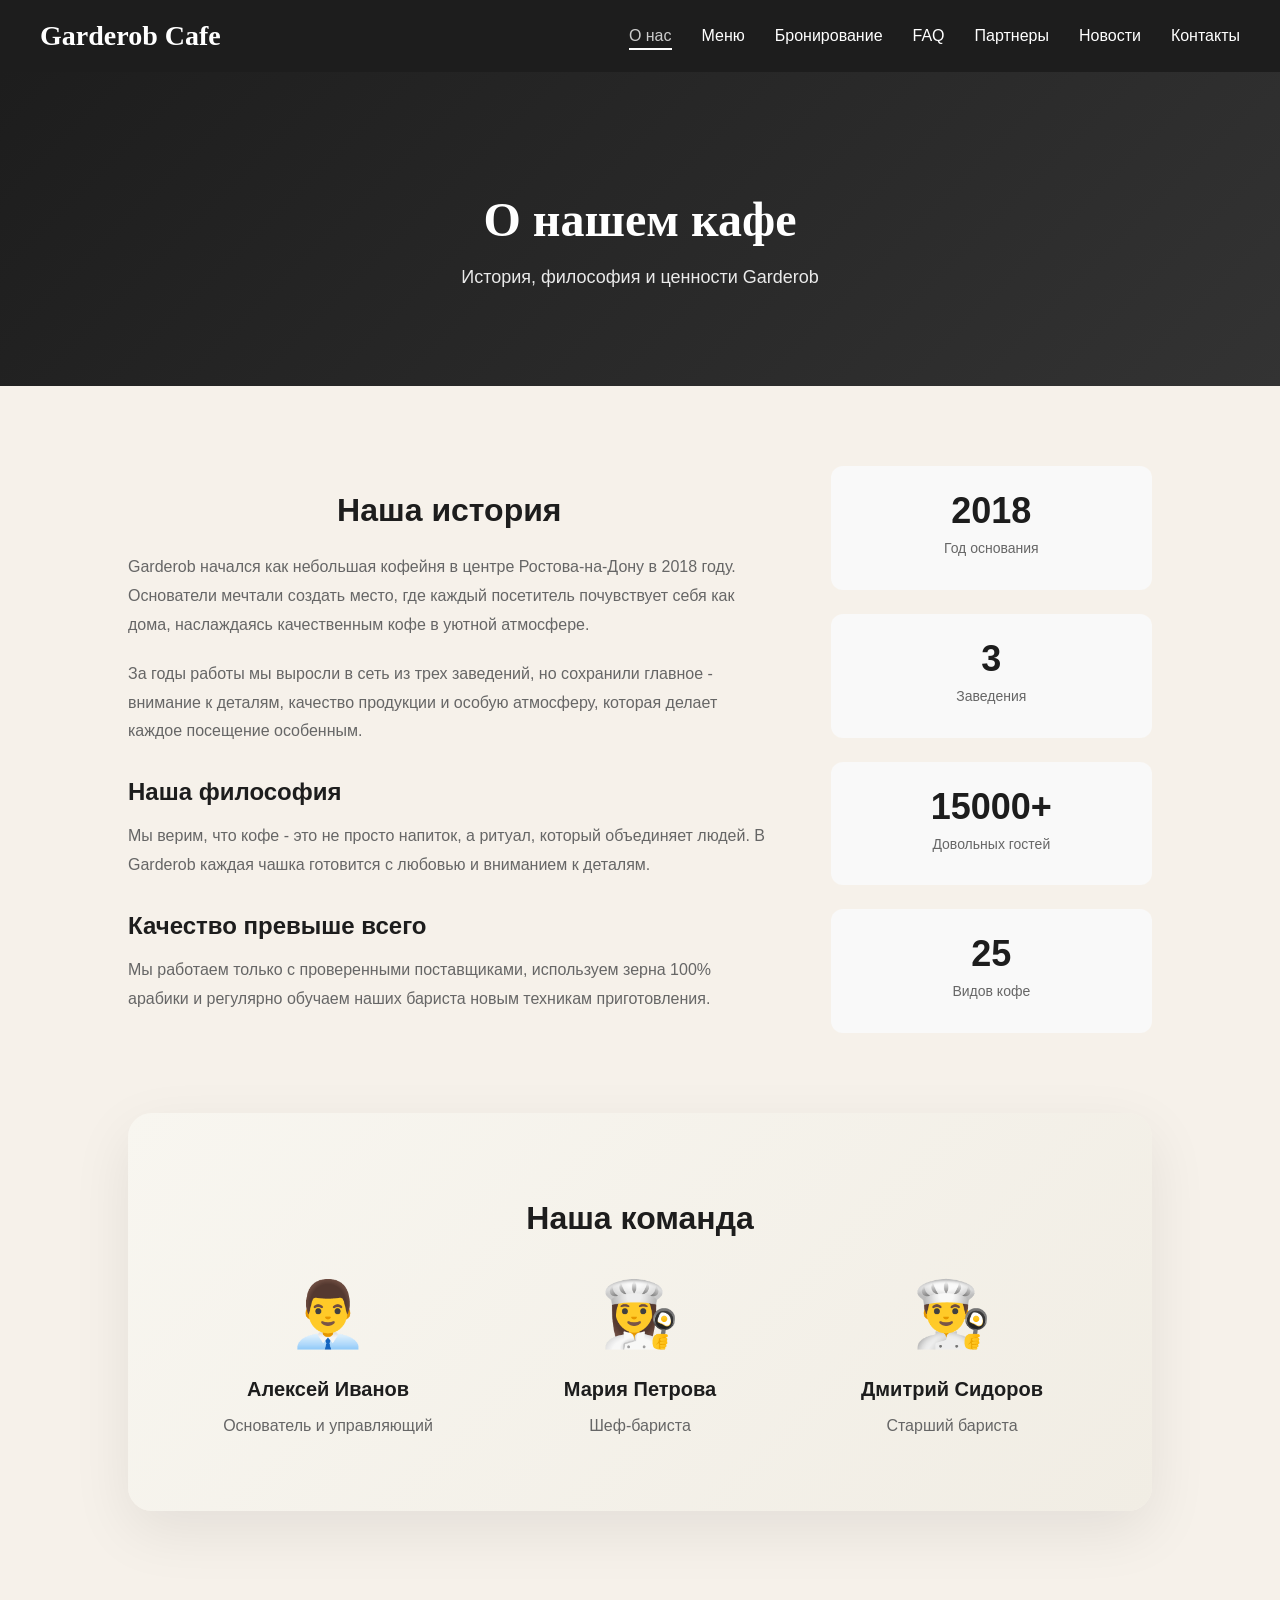
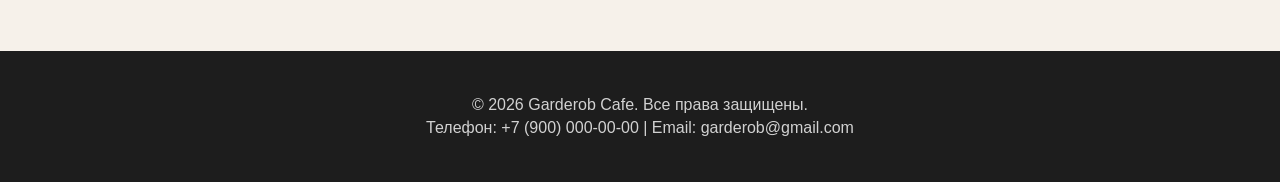
==== about.html @ 3ec39223 "Add files via upload" ====
<!DOCTYPE html>
<html lang="ru">
<head>
  <meta charset="UTF-8" />
  <meta name="viewport" content="width=device-width, initial-scale=1.0" />
  <title>О нас - Garderob Cafe</title>
  <link rel="stylesheet" href="style.css" />
</head>
<body>

<header class="page-header">
  <nav class="main-nav">
    <div class="nav-brand">
      <a href="index.html">Garderob Cafe</a>
    </div>
    <div class="nav-links">
      <a href="about.html" class="active">О нас</a>
      <a href="menu.html">Меню</a>
      <a href="booking.html">Бронирование</a>
      <a href="faq.html">FAQ</a>
      <a href="partnership.html">Партнеры</a>
      <a href="news.html">Новости</a>
      <a href="contact.html">Контакты</a>
    </div>
  </nav>
</header>

<main class="page-content">
  <section class="page-hero">
    <h1>О нашем кафе</h1>
    <p>История, философия и ценности Garderob</p>
  </section>

  <section class="about-detailed">
    <div class="about-content">
      <div class="about-text">
        <h2>Наша история</h2>
        <p>Garderob начался как небольшая кофейня в центре Ростова-на-Дону в 2018 году. Основатели мечтали создать место, где каждый посетитель почувствует себя как дома, наслаждаясь качественным кофе в уютной атмосфере.</p>
        
        <p>За годы работы мы выросли в сеть из трех заведений, но сохранили главное - внимание к деталям, качество продукции и особую атмосферу, которая делает каждое посещение особенным.</p>

        <h3>Наша философия</h3>
        <p>Мы верим, что кофе - это не просто напиток, а ритуал, который объединяет людей. В Garderob каждая чашка готовится с любовью и вниманием к деталям.</p>

        <h3>Качество превыше всего</h3>
        <p>Мы работаем только с проверенными поставщиками, используем зерна 100% арабики и регулярно обучаем наших бариста новым техникам приготовления.</p>
      </div>

      <div class="about-stats">
        <div class="stat-item">
          <div class="stat-number">2018</div>
          <div class="stat-label">Год основания</div>
        </div>
        <div class="stat-item">
          <div class="stat-number">3</div>
          <div class="stat-label">Заведения</div>
        </div>
        <div class="stat-item">
          <div class="stat-number">15000+</div>
          <div class="stat-label">Довольных гостей</div>
        </div>
        <div class="stat-item">
          <div class="stat-number">25</div>
          <div class="stat-label">Видов кофе</div>
        </div>
      </div>
    </div>

    <div class="team-section">
      <h2>Наша команда</h2>
      <div class="team-grid">
        <div class="team-member">
          <div class="member-photo">👨‍💼</div>
          <h4>Алексей Иванов</h4>
          <p>Основатель и управляющий</p>
        </div>
        <div class="team-member">
          <div class="member-photo">👩‍🍳</div>
          <h4>Мария Петрова</h4>
          <p>Шеф-бариста</p>
        </div>
        <div class="team-member">
          <div class="member-photo">👨‍🍳</div>
          <h4>Дмитрий Сидоров</h4>
          <p>Старший бариста</p>
        </div>
      </div>
    </div>
  </section>
</main>

<footer class="page-footer">
  <p>&copy; 2026 Garderob Cafe. Все права защищены.</p>
  <p>Телефон: +7 (900) 000-00-00 | Email: garderob@gmail.com</p>
</footer>

</body>
</html>
---- style.css ----
body { 
  margin:0; 
  font-family: Inter, sans-serif; 
  background:#f6f1ea; 
  color:#1d1d1d; }

.hero { 
  position:relative; 
  height:100vh; 
  background:url('img/фонГлавный.jpg') center/cover no-repeat; }

.hero-overlay { 
  position:absolute; 
  inset:0; 
  background:rgba(0,0,0,.35); }

.hero-content { 
  position:relative; 
  z-index:2; 
  height:100%; 
  display:flex; 
  flex-direction:column; 
  justify-content:center; 
  align-items:center; 
  color:#fff; 
  animation:fadeUp 1s ease; }

.hero h1 { 
  font-size:96px; 
  margin:0; 
  font-family: 'Playfair Display', serif; }

.hero p { 
  font-size:18px; 
  letter-spacing:2px; }

.top-nav {
  position:absolute;
  top:40px;
  left:50%;
  transform:translateX(-50%);
  display:flex;
  flex-wrap: nowrap;
  white-space: nowrap;
  gap:80px;
  z-index:3;}

.top-nav a {
  text-decoration:none;
  font-family:'Playfair Display', serif;
  font-size:28px;
  color:#fff;
  letter-spacing:1px;
  transition:opacity .3s;
  animation:fadeUp 1s ease;
  position: relative;
}

.top-nav a::after {
  content: '';
  position: absolute;
  left: 50%;
  bottom: -6px;
  width: 0;
  height: 2px;
  background: #fff;
  transition: 0.3s;
  transform: translateX(-50%);
}

.top-nav a:hover::after {
  width: 60%;
}

.top-nav a:hover {
  opacity:0.7;
}

section { 
  padding:80px 10%; }

h2 { 
  text-align:center; 
  font-size:36px; 
  margin-bottom:60px; }

.about-grid, .menu-grid { 
  display:grid; 
  grid-template-columns:repeat(auto-fit,minmax(280px,1fr)); 
  gap:32px; }

.about-card, .menu-card { 
  background:#fff; 
  border-radius:24px; 
  padding:32px; 
  box-shadow:0 20px 40px rgba(0,0,0,.08); 
  transition:.4s;
  display: flex;
  flex-direction: column;
}

.menu-card {
  justify-content: space-between;
}

.about-card:hover, .menu-card:hover { 
  transform:translateY(-10px); }

.menu-card img { 
  width:100%; 
  height:220px; 
  object-fit:cover; 
  border-radius:18px; }

.menu-footer { 
  display:flex; 
  justify-content:space-between; 
  align-items:center; 
  margin-top:auto;
  padding-top:20px;
}

.button { 
  border: none; 
  padding: 10px 20px; 
  border-radius: 999px; 
  cursor: pointer;
  font-size: 14px;
  font-weight: 500;
  transition: all 0.3s ease;
  display: inline-block;
  text-decoration: none;
}

.button--secondary {
  background: #1d1d1d; 
  color: #fff; 
}

.button--secondary:hover { 
  background: #000;
  transform: translateY(-1px);
}

.button--primary {
  width: 100%;
  background: #1d1d1d;
  color: #fff;
  padding: 16px 32px;
  border-radius: 12px;
  font-size: 16px;
  font-weight: 600;
}

.button--primary:hover {
  background: #000;
  transform: translateY(-2px);
}

.button--primary:active {
  transform: translateY(0);
}

button { 
  background:#1d1d1d; 
  color:#fff; 
  border:none; 
  padding:10px 20px; 
  border-radius:999px; 
  cursor:pointer; }

button:hover { 
  background:#000; }

.map iframe { 
  width:100%; 
  height:400px; 
  border-radius:24px; 
  border:0; }

.map {
  padding: 80px 10%;
}

.footer { 
  background:#111; 
  color:#fff; 
  padding:60px 10%; 
  text-align:center; }

.modal { 
  position:fixed; 
  inset:0; 
  background:rgba(0,0,0,.7); 
  display:none; 
  justify-content:center; 
  align-items:center; }

.modal-content { 
  background:#fff; 
  padding:32px; 
  border-radius:24px; 
  max-width:500px; 
  width:90%; 
  animation:fadeUp .4s ease; }

.modal-content img { 
  width:100%; 
  max-height:300px; 
  object-fit:cover; 
  border-radius:16px;
  background: #f9f9f9;
}

.close { 
  float:right; 
  cursor:pointer; 
  font-size:24px; }

@keyframes fadeUp { 
  from { opacity:0; transform:translateY(30px);} to { opacity:1; transform:none;} 
}

html {
  scroll-behavior: smooth;
}

@media (max-width: 768px) {

  section {
    padding: 60px 6%;
  }

  .hero {
    height: 70vh;
  }

  .hero h1 {
    font-size: 56px;
    text-align: center;
  }

  .hero p {
    font-size: 14px;
    letter-spacing: 1px;
    text-align: center;
  }

  .top-nav {
    gap: 8px;
    top: 15px;
    flex-wrap: wrap;
    justify-content: center;
    padding: 0 8px;
    width: calc(100% - 16px);
  }

  .top-nav a {
    font-size: 12px;
    white-space: nowrap;
    padding: 4px 6px;
  }

  h2 {
    font-size: 28px;
    margin-bottom: 40px;
  }

  .about-grid,
  .menu-grid {
    grid-template-columns: 1fr;
  }

  .about-card,
  .menu-card {
    padding: 24px;
  }

  .menu-card img {
    height: 200px;
  }

  .footer {
    padding: 40px 6%;
  }

  .footer p {
    font-size: 14px;
  }

  .modal-content {
    max-width: 90%;
    padding: 24px;
  }

  .map {
    padding: 60px 6%;
  }

  .contact-container {
    grid-template-columns: 1fr;
    gap: 32px;
  }
  
  .contact-form {
    padding: 20px;
    border-radius: 16px;
  }
  
  .contact-info {
    text-align: center;
    order: 2;
  }
  
  .contact-form {
    order: 1;
  }
  
  .form-group input,
  .form-group textarea {
    padding: 14px 16px;
    font-size: 16px;
    border-radius: 8px;
  }
  
  .form-group textarea {
    min-height: 100px;
  }
  
  .submit-btn {
    padding: 14px 24px;
    font-size: 16px;
    border-radius: 8px;
  }
  
  .contact-info h3 {
    font-size: 20px;
    margin-bottom: 12px;
  }
  
  .contact-info p {
    font-size: 14px;
    margin-bottom: 20px;
  }
  
  .contact-details p {
    font-size: 14px;
    margin: 8px 0;
  }
  
  .success-message {
    padding: 16px;
    font-size: 14px;
    border-radius: 8px;
  }
}

.contact {
  background: linear-gradient(135deg, #f8f6f0 0%, #f1ede4 100%);
  position: relative;
}

.contact::before {
  content: '';
  position: absolute;
  top: 0;
  left: 0;
  right: 0;
  bottom: 0;
  background-image: 
    radial-gradient(circle at 20% 80%, rgba(120, 119, 198, 0.03) 0%, transparent 50%),
    radial-gradient(circle at 80% 20%, rgba(255, 177, 153, 0.03) 0%, transparent 50%),
    radial-gradient(circle at 40% 40%, rgba(120, 119, 198, 0.02) 0%, transparent 50%);
  pointer-events: none;
}

.contact-container {
  display: grid;
  grid-template-columns: 1fr 1fr;
  gap: 60px;
  align-items: start;
}

.contact-info h3 {
  font-size: 24px;
  margin-bottom: 16px;
  color: #1d1d1d;
}

.contact-info p {
  font-size: 16px;
  color: #666;
  margin-bottom: 32px;
  line-height: 1.6;
}

.contact-details p {
  margin: 12px 0;
  font-size: 16px;
  color: #1d1d1d;
}

.contact-form {
  background: #fff;
  padding: 40px;
  border-radius: 24px;
  box-shadow: 0 20px 60px rgba(0,0,0,0.08), 0 8px 25px rgba(0,0,0,0.06);
  position: relative;
  z-index: 1;
}

.form-group {
  margin-bottom: 24px;
}

.form-group input,
.form-group textarea {
  width: 100%;
  padding: 16px 20px;
  border: 2px solid #e0e0e0;
  border-radius: 12px;
  font-size: 16px;
  font-family: inherit;
  transition: border-color 0.3s, box-shadow 0.3s;
  box-sizing: border-box;
}

.form-group input:focus,
.form-group textarea:focus {
  outline: none;
  border-color: #1d1d1d;
  box-shadow: 0 0 0 3px rgba(29, 29, 29, 0.1);
}

.form-group textarea {
  resize: vertical;
  min-height: 120px;
}

.error-message {
  display: block;
  color: #e74c3c;
  font-size: 14px;
  margin-top: 8px;
  min-height: 20px;
}

.submit-btn {
  width: 100%;
  background: #1d1d1d;
  color: #fff;
  border: none;
  padding: 16px 32px;
  border-radius: 12px;
  font-size: 16px;
  font-weight: 600;
  cursor: pointer;
  transition: background 0.3s, transform 0.2s;
}

.submit-btn:hover {
  background: #000;
  transform: translateY(-2px);
}

.submit-btn:active {
  transform: translateY(0);
}

.success-message {
  display: none;
  background: #d4edda;
  border: 1px solid #c3e6cb;
  color: #155724;
  padding: 20px;
  border-radius: 12px;
  margin-top: 24px;
  text-align: center;
}

.success-message.show {
  display: block;
  animation: fadeUp 0.5s ease;
}

@media (max-width: 480px) {
  .top-nav {
    gap: 8px;
    top: 10px;
    padding: 0 5px;
  }

  .top-nav a {
    font-size: 12px;
    padding: 3px 6px;
  }

  .hero h1 {
    font-size: 42px;
  }

  .hero p {
    font-size: 12px;
  }

  h2 {
    font-size: 24px;
    margin-bottom: 30px;
  }

  section {
    padding: 40px 4%;
  }
}

/* Booking Styles */
.booking {
  background: #f8f6f0;
}

.booking-container {
  display: grid;
  grid-template-columns: 1fr 1fr;
  gap: 60px;
  align-items: start;
}

.booking-benefits {
  display: flex;
  flex-direction: column;
  gap: 20px;
  margin-top: 30px;
}

.benefit-item {
  display: flex;
  align-items: center;
  gap: 15px;
}

.benefit-icon {
  font-size: 24px;
}

.booking-form {
  background: #fff;
  padding: 40px;
  border-radius: 24px;
  box-shadow: 0 20px 60px rgba(0,0,0,0.08);
}

.form-row {
  display: grid;
  grid-template-columns: 1fr 1fr;
  gap: 20px;
}

.booking-form-page select {
  width: 100%;
  padding: 16px 20px;
  border: 2px solid #e0e0e0;
  border-radius: 12px;
  font-size: 16px;
  font-family: inherit;
  background: #fff;
  cursor: pointer;
  transition: border-color 0.3s, box-shadow 0.3s;
  box-sizing: border-box;
  appearance: none;
  background-image: url("data:image/svg+xml;charset=UTF-8,%3csvg xmlns='http://www.w3.org/2000/svg' viewBox='0 0 24 24' fill='none' stroke='currentColor' stroke-width='2' stroke-linecap='round' stroke-linejoin='round'%3e%3cpolyline points='6,9 12,15 18,9'%3e%3c/polyline%3e%3c/svg%3e");
  background-repeat: no-repeat;
  background-position: right 16px center;
  background-size: 16px;
  color: #1d1d1d;
}

.booking-form-page select:focus {
  outline: none;
  border-color: #1d1d1d;
  box-shadow: 0 0 0 3px rgba(29, 29, 29, 0.1);
}

.booking-form-page select option {
  padding: 12px;
  background: #fff;
  color: #1d1d1d;
}

/* FAQ Styles */
.faq {
  background: #fff;
}

.faq-container {
  max-width: 800px;
  margin: 0 auto;
}

.faq-item {
  border-bottom: 1px solid #e0e0e0;
  margin-bottom: 20px;
}

.faq-question {
  display: flex;
  justify-content: space-between;
  align-items: center;
  padding: 20px 0;
  cursor: pointer;
  transition: color 0.3s;
}

.faq-question:hover {
  color: #666;
}

.faq-question h3 {
  margin: 0;
  font-size: 18px;
  font-weight: 600;
}

.faq-toggle {
  font-size: 24px;
  font-weight: 300;
  transition: transform 0.3s;
}

.faq-item.active .faq-toggle {
  transform: rotate(45deg);
}

.faq-answer {
  max-height: 0;
  overflow: hidden;
  transition: max-height 0.3s ease;
}

.faq-item.active .faq-answer {
  max-height: 200px;
  padding-bottom: 20px;
}

.faq-answer p {
  margin: 0;
  color: #666;
  line-height: 1.6;
}

/* Partnership Styles */
.partnership {
  background: linear-gradient(135deg, #f1ede4 0%, #e8e2d5 100%);
}

.partnership-intro {
  text-align: center;
  margin-bottom: 50px;
}

.partnership-intro h3 {
  font-size: 24px;
  margin-bottom: 16px;
}

.partnership-grid {
  display: grid;
  grid-template-columns: repeat(auto-fit, minmax(300px, 1fr));
  gap: 32px;
  margin-bottom: 50px;
}

.partnership-card {
  background: #fff;
  padding: 32px;
  border-radius: 24px;
  box-shadow: 0 10px 30px rgba(0,0,0,0.08);
  text-align: center;
  transition: transform 0.3s;
}

.partnership-card:hover {
  transform: translateY(-5px);
}

.partnership-icon {
  font-size: 48px;
  margin-bottom: 20px;
}

.partnership-card h4 {
  font-size: 20px;
  margin-bottom: 16px;
  color: #1d1d1d;
}

.partnership-card ul {
  list-style: none;
  padding: 0;
  margin: 20px 0 0 0;
}

.partnership-card li {
  padding: 8px 0;
  color: #666;
  position: relative;
  padding-left: 20px;
}

.partnership-card li::before {
  content: '✓';
  position: absolute;
  left: 0;
  color: #1d1d1d;
  font-weight: bold;
}

.partnership-contact {
  background: #fff;
  padding: 32px;
  border-radius: 24px;
  text-align: center;
  box-shadow: 0 10px 30px rgba(0,0,0,0.08);
}

.partnership-contact h4 {
  margin-bottom: 20px;
  font-size: 20px;
}

/* News Styles */
.news {
  background: #fff;
}

.news-grid {
  display: grid;
  grid-template-columns: repeat(auto-fit, minmax(320px, 1fr));
  gap: 32px;
}

.news-card {
  background: #f9f9f9;
  padding: 24px;
  border-radius: 16px;
  border-left: 4px solid #1d1d1d;
  transition: transform 0.3s, box-shadow 0.3s;
}

.news-card:hover {
  transform: translateY(-3px);
  box-shadow: 0 10px 25px rgba(0,0,0,0.1);
}

.news-date {
  font-size: 14px;
  color: #666;
  margin-bottom: 12px;
}

.news-card h3 {
  font-size: 18px;
  margin-bottom: 12px;
  color: #1d1d1d;
}

.news-card p {
  color: #666;
  line-height: 1.6;
  margin-bottom: 16px;
}

.news-tag {
  display: inline-block;
  background: #1d1d1d;
  color: #fff;
  padding: 4px 12px;
  border-radius: 12px;
  font-size: 12px;
  font-weight: 500;
}

/* Mobile adaptations for new sections */
@media (max-width: 768px) {
  .booking-container,
  .form-row {
    grid-template-columns: 1fr;
    gap: 20px;
  }
  
  .booking-form {
    padding: 24px;
  }
  
  .booking-benefits {
    margin-top: 20px;
  }
  
  .partnership-grid {
    grid-template-columns: 1fr;
  }
  
  .partnership-card {
    padding: 24px;
  }
  
  .news-grid {
    grid-template-columns: 1fr;
  }
}

@media (max-width: 360px) {
  .top-nav {
    gap: 6px;
    top: 8px;
  }

  .top-nav a {
    font-size: 11px;
    padding: 2px 4px;
  }

  .hero h1 {
    font-size: 36px;
  }
}

/* Page Styles for Multi-page Site */
.page-header {
  background: #1d1d1d;
  padding: 20px 0;
  position: sticky;
  top: 0;
  z-index: 100;
}

.main-nav {
  display: flex;
  justify-content: space-between;
  align-items: center;
  max-width: 1200px;
  margin: 0 auto;
  padding: 0 20px;
}

.nav-brand a {
  font-size: 28px;
  font-weight: bold;
  color: #fff;
  text-decoration: none;
  font-family: 'Playfair Display', serif;
}

.nav-links {
  display: flex;
  gap: 30px;
}

.nav-links a {
  color: #fff;
  text-decoration: none;
  font-size: 16px;
  transition: color 0.3s;
  position: relative;
}

.nav-links a:hover,
.nav-links a.active {
  color: #ccc;
}

.nav-links a.active::after {
  content: '';
  position: absolute;
  bottom: -5px;
  left: 0;
  right: 0;
  height: 2px;
  background: #fff;
}

.page-content {
  min-height: calc(100vh - 200px);
}

.page-hero {
  background: linear-gradient(135deg, #1d1d1d 0%, #333 100%);
  color: #fff;
  text-align: center;
  padding: 80px 20px;
}

.page-hero h1 {
  font-size: 48px;
  margin-bottom: 20px;
  font-family: 'Playfair Display', serif;
}

.page-hero p {
  font-size: 18px;
  opacity: 0.9;
}

.page-footer {
  background: #1d1d1d;
  color: #fff;
  text-align: center;
  padding: 40px 20px;
  margin-top: 60px;
}

.page-footer p {
  margin: 5px 0;
  opacity: 0.8;
}

/* Home page preview cards */
.home-preview {
  padding: 80px 10%;
  background: #f8f6f0;
}

.preview-grid {
  display: grid;
  grid-template-columns: repeat(auto-fit, minmax(280px, 1fr));
  gap: 32px;
  max-width: 1200px;
  margin: 0 auto;
}

.preview-card {
  background: #fff;
  padding: 32px;
  border-radius: 16px;
  box-shadow: 0 10px 30px rgba(0,0,0,0.1);
  transition: transform 0.3s;
}

.preview-card:hover {
  transform: translateY(-5px);
}

.preview-card h3 {
  font-size: 24px;
  margin-bottom: 16px;
  color: #1d1d1d;
}

.preview-card p {
  color: #666;
  line-height: 1.6;
  margin-bottom: 20px;
}

.preview-link {
  color: #1d1d1d;
  text-decoration: none;
  font-weight: 600;
  transition: color 0.3s;
}

.preview-link:hover {
  color: #666;
}

/* Home page map section */
.home-map {
  padding: 80px 10%;
  background: #f8f6f0;
  text-align: center;
}

.home-map h2 {
  font-size: 32px;
  margin-bottom: 40px;
  color: #1d1d1d;
}

.home-map .map-container {
  margin-bottom: 32px;
  max-width: 800px;
  margin-left: auto;
  margin-right: auto;
}

.home-map .map-container iframe {
  width: 100%;
  height: 300px;
  border-radius: 16px;
  border: 0;
}

.map-info {
  display: flex;
  justify-content: center;
  gap: 40px;
  flex-wrap: wrap;
  margin-top: 32px;
}

.map-info p {
  margin: 0;
  color: #666;
  font-size: 16px;
}

@media (max-width: 768px) {
  .map-info {
    flex-direction: column;
    gap: 16px;
  }
  
  .map-info p {
    font-size: 14px;
  }
  
  .home-map .map-container iframe {
    height: 250px;
  }
}

.hero-buttons {
  margin-top: 40px;
  display: flex;
  gap: 20px;
  justify-content: center;
  align-items: center;
  flex-direction: row;
}

.hero-buttons .button {
  background: rgba(139, 69, 19, 0.3);
  color: #fff;
  border: 2px solid rgba(255, 255, 255, 0.4);
  padding: 14px 28px;
  border-radius: 25px;
  text-decoration: none;
  font-size: 16px;
  font-weight: 500;
  transition: all 0.3s ease;
  backdrop-filter: blur(10px);
  white-space: nowrap;
  display: inline-flex;
  align-items: center;
  justify-content: center;
}

.hero-buttons .button:hover {
  background: rgba(139, 69, 19, 0.5);
  border-color: rgba(255, 255, 255, 0.6);
  transform: translateY(-2px);
}

/* About page styles */
.about-detailed {
  padding: 80px 10%;
  max-width: 1200px;
  margin: 0 auto;
}

.about-content {
  display: grid;
  grid-template-columns: 2fr 1fr;
  gap: 60px;
  margin-bottom: 80px;
}

.about-text h2 {
  font-size: 32px;
  margin-bottom: 24px;
  color: #1d1d1d;
}

.about-text h3 {
  font-size: 24px;
  margin: 32px 0 16px 0;
  color: #1d1d1d;
}

.about-text p {
  line-height: 1.8;
  color: #666;
  margin-bottom: 20px;
}

.about-stats {
  display: grid;
  grid-template-columns: 1fr;
  gap: 24px;
}

.stat-item {
  text-align: center;
  padding: 24px;
  background: #f9f9f9;
  border-radius: 12px;
}

.stat-number {
  font-size: 36px;
  font-weight: bold;
  color: #1d1d1d;
  margin-bottom: 8px;
}

.stat-label {
  color: #666;
  font-size: 14px;
}

.team-section {
  background: linear-gradient(135deg, #f8f6f0 0%, #f1ede4 100%);
  padding: 60px;
  border-radius: 24px;
  margin-top: 60px;
  box-shadow: 0 20px 60px rgba(0,0,0,0.08);
  text-align: center;
}

.team-section h2 {
  font-size: 32px;
  margin-bottom: 40px;
  color: #1d1d1d;
}

.team-grid {
  display: grid;
  grid-template-columns: repeat(auto-fit, minmax(200px, 1fr));
  gap: 32px;
}

.team-member {
  text-align: center;
}

.member-photo {
  font-size: 64px;
  margin-bottom: 16px;
}

.team-member h4 {
  font-size: 20px;
  margin-bottom: 8px;
  color: #1d1d1d;
}

.team-member p {
  color: #666;
}

/* Menu page styles */
.menu-detailed {
  padding: 80px 10%;
  max-width: 1200px;
  margin: 0 auto;
}

.category-nav {
  display: flex;
  justify-content: center;
  gap: 20px;
  margin-bottom: 60px;
  flex-wrap: wrap;
}

.category-btn {
  background: #fff;
  color: #1d1d1d;
  border: 2px solid #e0e0e0;
  padding: 12px 24px;
  border-radius: 25px;
  cursor: pointer;
  transition: all 0.3s ease;
  font-size: 16px;
  font-weight: 500;
}

.category-btn.active,
.category-btn:hover {
  background: #1d1d1d;
  color: #fff;
  border-color: #1d1d1d;
}

.menu-category {
  display: none;
}

.menu-category.active {
  display: block;
}

.menu-category h2 {
  text-align: center;
  margin-bottom: 40px;
  font-size: 32px;
}

.menu-items {
  display: grid;
  gap: 20px;
}

.menu-item {
  display: flex;
  justify-content: space-between;
  align-items: center;
  padding: 24px;
  background: #fff;
  border-radius: 12px;
  box-shadow: 0 5px 15px rgba(0,0,0,0.08);
  transition: transform 0.3s;
}

.menu-item:hover {
  transform: translateY(-2px);
}

.item-info h3 {
  font-size: 20px;
  margin-bottom: 8px;
  color: #1d1d1d;
}

.item-info p {
  color: #666;
  line-height: 1.5;
}

.item-price {
  font-size: 20px;
  font-weight: bold;
  color: #1d1d1d;
  min-width: 80px;
  text-align: right;
}

/* Booking page styles */
.booking-page {
  padding: 80px 10%;
  max-width: 1200px;
  margin: 0 auto;
}

.booking-info-detailed {
  margin-bottom: 60px;
}

.booking-info-detailed h2 {
  font-size: 32px;
  margin-bottom: 32px;
  text-align: center;
}

.booking-advantages {
  display: grid;
  grid-template-columns: repeat(auto-fit, minmax(300px, 1fr));
  gap: 32px;
  margin-bottom: 60px;
}

.advantage-item {
  display: flex;
  gap: 20px;
  align-items: flex-start;
}

.advantage-icon {
  font-size: 32px;
  flex-shrink: 0;
}

.advantage-content h3 {
  font-size: 20px;
  margin-bottom: 12px;
  color: #1d1d1d;
}

.advantage-content p {
  color: #666;
  line-height: 1.6;
}

.working-hours {
  background: #f9f9f9;
  padding: 32px;
  border-radius: 16px;
  text-align: center;
}

.working-hours h3 {
  font-size: 24px;
  margin-bottom: 24px;
  color: #1d1d1d;
}

.hours-grid {
  display: grid;
  grid-template-columns: repeat(auto-fit, minmax(250px, 1fr));
  gap: 16px;
}

.day-hours {
  display: flex;
  justify-content: space-between;
  padding: 12px 0;
  border-bottom: 1px solid #e0e0e0;
}

.day {
  font-weight: 600;
  color: #1d1d1d;
}

.hours {
  color: #666;
}

.booking-form-container {
  background: #fff;
  padding: 40px;
  border-radius: 24px;
  box-shadow: 0 20px 60px rgba(0,0,0,0.08);
}

.booking-form-page h2 {
  text-align: center;
  margin-bottom: 32px;
  font-size: 28px;
}

.booking-form-page label {
  display: block;
  margin-bottom: 8px;
  font-weight: 600;
  color: #1d1d1d;
}

/* FAQ page styles */
.faq-page {
  padding: 80px 10%;
  max-width: 1000px;
  margin: 0 auto;
}

.faq-intro {
  text-align: center;
  margin-bottom: 60px;
  padding: 32px;
  background: #f9f9f9;
  border-radius: 16px;
}

.faq-intro p {
  font-size: 16px;
  color: #666;
  line-height: 1.6;
}

.faq-categories {
  display: grid;
  gap: 60px;
}

.faq-category h2 {
  font-size: 28px;
  margin-bottom: 32px;
  color: #1d1d1d;
  border-bottom: 2px solid #1d1d1d;
  padding-bottom: 12px;
}

/* Partnership page styles */
.partnership-page {
  padding: 80px 10%;
  max-width: 1200px;
  margin: 0 auto;
}

.partnership-intro-detailed {
  text-align: center;
  margin-bottom: 80px;
}

.partnership-intro-detailed h2 {
  font-size: 32px;
  margin-bottom: 24px;
}

.partnership-intro-detailed p {
  font-size: 18px;
  color: #666;
  line-height: 1.8;
  max-width: 800px;
  margin: 0 auto 40px;
}

.partnership-stats {
  display: grid;
  grid-template-columns: repeat(auto-fit, minmax(200px, 1fr));
  gap: 32px;
  margin-top: 40px;
}

.stat-card {
  text-align: center;
  padding: 24px;
  background: #fff;
  border-radius: 16px;
  box-shadow: 0 10px 30px rgba(0,0,0,0.08);
}

.partnership-types {
  display: grid;
  gap: 80px;
}

.partnership-type {
  background: #fff;
  border-radius: 24px;
  overflow: hidden;
  box-shadow: 0 20px 60px rgba(0,0,0,0.08);
}

.type-header {
  background: linear-gradient(135deg, #1d1d1d 0%, #333 100%);
  color: #fff;
  padding: 40px;
  text-align: center;
}

.type-icon {
  font-size: 64px;
  margin-bottom: 20px;
}

.type-header h2 {
  font-size: 28px;
  margin: 0;
}

.type-content {
  padding: 40px;
}

.type-content h3,
.type-content h4 {
  color: #1d1d1d;
  margin: 24px 0 16px 0;
}

.type-content ul {
  margin: 16px 0;
  padding-left: 20px;
}

.type-content li {
  margin: 8px 0;
  color: #666;
  line-height: 1.6;
}

.requirements,
.franchise-benefits {
  background: #f9f9f9;
  padding: 24px;
  border-radius: 12px;
  margin-top: 32px;
}

.partnership-contact-detailed {
  background: linear-gradient(135deg, #f8f6f0 0%, #f1ede4 100%);
  padding: 60px;
  border-radius: 24px;
  text-align: center;
  margin-top: 80px;
}

.partnership-contact-detailed h2 {
  font-size: 32px;
  margin-bottom: 24px;
}

.contact-methods {
  display: grid;
  grid-template-columns: repeat(auto-fit, minmax(250px, 1fr));
  gap: 32px;
  margin: 40px 0;
}

.contact-method {
  display: flex;
  align-items: center;
  gap: 20px;
  text-align: left;
}

.contact-icon {
  font-size: 32px;
  flex-shrink: 0;
}

.contact-info h4 {
  font-size: 18px;
  margin-bottom: 8px;
  color: #1d1d1d;
}

.contact-info p {
  margin: 4px 0;
  color: #666;
}

.partnership-cta {
  background: #fff;
  padding: 24px;
  border-radius: 12px;
  margin-top: 40px;
}

/* News page styles */
.news-page {
  padding: 80px 10%;
  max-width: 1200px;
  margin: 0 auto;
}

.news-filters {
  display: flex;
  justify-content: center;
  gap: 16px;
  margin-bottom: 60px;
  flex-wrap: wrap;
}

.filter-btn {
  background: #fff;
  color: #1d1d1d;
  border: 2px solid #e0e0e0;
  padding: 12px 24px;
  border-radius: 25px;
  cursor: pointer;
  transition: all 0.3s ease;
  font-size: 14px;
  font-weight: 500;
}

.filter-btn.active,
.filter-btn:hover {
  background: #1d1d1d;
  color: #fff;
  border-color: #1d1d1d;
}

.news-grid-detailed {
  display: grid;
  gap: 40px;
}

.news-card-detailed {
  display: grid;
  grid-template-columns: 200px 1fr;
  gap: 32px;
  background: #fff;
  border-radius: 16px;
  overflow: hidden;
  box-shadow: 0 10px 30px rgba(0,0,0,0.08);
  transition: transform 0.3s;
}

.news-card-detailed:hover {
  transform: translateY(-5px);
}

.news-image {
  background: #f0f0f0;
  display: flex;
  align-items: center;
  justify-content: center;
  min-height: 200px;
}

.news-placeholder {
  font-size: 48px;
  opacity: 0.5;
}

.news-content {
  padding: 32px 32px 32px 0;
}

.news-meta {
  display: flex;
  justify-content: space-between;
  align-items: center;
  margin-bottom: 16px;
}

.news-card-detailed h2 {
  font-size: 24px;
  margin-bottom: 16px;
  color: #1d1d1d;
}

.news-card-detailed p {
  color: #666;
  line-height: 1.6;
  margin-bottom: 20px;
}

.news-details {
  background: #f9f9f9;
  padding: 20px;
  border-radius: 8px;
  margin-top: 16px;
}

.news-details ul {
  margin: 12px 0;
  padding-left: 20px;
}

.news-details li {
  margin: 6px 0;
  color: #666;
}

/* Contact page styles */
.contact-page {
  padding: 80px 10%;
  max-width: 1200px;
  margin: 0 auto;
}

.contact-info-detailed h2 {
  font-size: 32px;
  margin-bottom: 40px;
  text-align: center;
}

.locations {
  display: grid;
  grid-template-columns: repeat(auto-fit, minmax(350px, 1fr));
  gap: 32px;
  margin-bottom: 80px;
}

.location-card {
  background: #fff;
  padding: 32px;
  border-radius: 16px;
  box-shadow: 0 10px 30px rgba(0,0,0,0.08);
}

.location-card h3 {
  font-size: 22px;
  margin-bottom: 20px;
  color: #1d1d1d;
  border-bottom: 2px solid #1d1d1d;
  padding-bottom: 8px;
}

.location-info p {
  margin: 12px 0;
  color: #666;
  line-height: 1.6;
}

.location-info ul {
  margin: 8px 0;
  padding-left: 20px;
}

.location-info li {
  margin: 4px 0;
  color: #666;
}

.contact-methods-detailed h2 {
  font-size: 32px;
  margin-bottom: 40px;
  text-align: center;
}

.contact-grid {
  display: grid;
  grid-template-columns: repeat(auto-fit, minmax(250px, 1fr));
  gap: 32px;
  margin-bottom: 80px;
}

.contact-item {
  display: flex;
  gap: 20px;
  align-items: flex-start;
  background: #fff;
  padding: 24px;
  border-radius: 16px;
  box-shadow: 0 10px 30px rgba(0,0,0,0.08);
}

.contact-details h4 {
  font-size: 18px;
  margin-bottom: 8px;
  color: #1d1d1d;
}

.contact-details p {
  margin: 4px 0;
  color: #666;
  line-height: 1.5;
  word-wrap: break-word;
  overflow-wrap: break-word;
}

.contact-form-section {
  background: #f9f9f9;
  padding: 60px;
  border-radius: 24px;
  margin-bottom: 80px;
}

.contact-form-section h2 {
  text-align: center;
  margin-bottom: 16px;
  font-size: 28px;
}

.contact-form-section > p {
  text-align: center;
  color: #666;
  margin-bottom: 40px;
  font-size: 16px;
}

.contact-form-page {
  background: #fff;
  padding: 40px;
  border-radius: 16px;
  box-shadow: 0 10px 30px rgba(0,0,0,0.08);
}

.contact-form-page select {
  width: 100%;
  padding: 16px 20px;
  border: 2px solid #e0e0e0;
  border-radius: 12px;
  font-size: 16px;
  font-family: inherit;
  background: #fff;
  cursor: pointer;
  transition: border-color 0.3s, box-shadow 0.3s;
  box-sizing: border-box;
  appearance: none;
  background-image: url("data:image/svg+xml;charset=UTF-8,%3csvg xmlns='http://www.w3.org/2000/svg' viewBox='0 0 24 24' fill='none' stroke='currentColor' stroke-width='2' stroke-linecap='round' stroke-linejoin='round'%3e%3cpolyline points='6,9 12,15 18,9'%3e%3c/polyline%3e%3c/svg%3e");
  background-repeat: no-repeat;
  background-position: right 16px center;
  background-size: 16px;
  color: #1d1d1d;
}

.contact-form-page select:focus {
  outline: none;
  border-color: #1d1d1d;
  box-shadow: 0 0 0 3px rgba(29, 29, 29, 0.1);
}

.contact-form-page select option {
  padding: 12px;
  background: #fff;
  color: #1d1d1d;
}

.contact-form-page label {
  display: block;
  margin-bottom: 8px;
  font-weight: 600;
  color: #1d1d1d;
}

.map-section {
  text-align: center;
}

.map-section h2 {
  font-size: 32px;
  margin-bottom: 40px;
}

.map-container {
  margin-bottom: 40px;
}

.map-container iframe {
  width: 100%;
  height: 400px;
  border-radius: 16px;
  border: 0;
}

.transport-info h3 {
  font-size: 24px;
  margin-bottom: 32px;
}

.transport-methods {
  display: grid;
  grid-template-columns: repeat(auto-fit, minmax(300px, 1fr));
  gap: 32px;
  text-align: left;
}

.transport-item {
  display: flex;
  gap: 20px;
  align-items: flex-start;
  background: #fff;
  padding: 24px;
  border-radius: 16px;
  box-shadow: 0 10px 30px rgba(0,0,0,0.08);
}

.transport-icon {
  font-size: 32px;
  flex-shrink: 0;
}

.transport-item h4 {
  font-size: 18px;
  margin-bottom: 12px;
  color: #1d1d1d;
}

.transport-item p {
  margin: 6px 0;
  color: #666;
  line-height: 1.5;
}

/* Mobile adaptations for new pages */
@media (max-width: 768px) {
  .main-nav {
    flex-direction: column;
    gap: 20px;
    padding: 15px;
  }
  
  .nav-links {
    gap: 15px;
    flex-wrap: wrap;
    justify-content: center;
  }
  
  .nav-links a {
    font-size: 14px;
  }
  
  .page-hero {
    padding: 60px 20px;
  }
  
  .page-hero h1 {
    font-size: 36px;
  }
  
  .hero-buttons {
    flex-direction: row;
    align-items: center;
    gap: 16px;
  }
  
  .hero-buttons .button {
    width: auto;
    text-align: center;
    padding: 12px 20px;
    font-size: 14px;
  }
  
  .about-content {
    grid-template-columns: 1fr;
    gap: 40px;
  }
  
  .team-grid {
    grid-template-columns: 1fr;
  }
  
  .team-section {
    padding: 40px 24px;
    margin-top: 40px;
  }
  
  .team-section h2 {
    font-size: 28px;
    margin-bottom: 32px;
  }
  
  .category-nav {
    gap: 10px;
  }
  
  .category-btn {
    padding: 8px 16px;
    font-size: 14px;
  }
  
  .menu-item {
    flex-direction: column;
    text-align: center;
    gap: 16px;
  }
  
  .item-price {
    text-align: center;
  }
  
  .booking-advantages {
    grid-template-columns: 1fr;
  }
  
  .advantage-item {
    flex-direction: column;
    text-align: center;
    gap: 12px;
  }
  
  .hours-grid {
    grid-template-columns: 1fr;
  }
  
  .booking-form-container {
    padding: 24px;
  }
  
  .booking-form-page select {
    padding: 14px 16px;
    font-size: 16px;
    border-radius: 8px;
    background-position: right 12px center;
    background-size: 14px;
  }
  
  .partnership-stats {
    grid-template-columns: repeat(2, 1fr);
  }
  
  .type-header,
  .type-content {
    padding: 24px;
  }
  
  .contact-methods {
    grid-template-columns: 1fr;
  }
  
  .contact-method {
    flex-direction: column;
    text-align: center;
    gap: 12px;
  }
  
  .news-card-detailed {
    grid-template-columns: 1fr;
  }
  
  .news-content {
    padding: 24px;
  }
  
  .locations {
    grid-template-columns: 1fr;
  }
  
  .contact-grid {
    grid-template-columns: 1fr;
  }
  
  .contact-item {
    flex-direction: column;
    text-align: center;
    gap: 12px;
  }
  
  .contact-form-section {
    padding: 24px;
  }
  
  .contact-form-page {
    padding: 24px;
  }
  
  .contact-form-page select {
    padding: 14px 16px;
    font-size: 16px;
    border-radius: 8px;
    background-position: right 12px center;
    background-size: 14px;
  }
  
  .transport-methods {
    grid-template-columns: 1fr;
  }
  
  .transport-item {
    flex-direction: column;
    text-align: center;
    gap: 12px;
  }
}
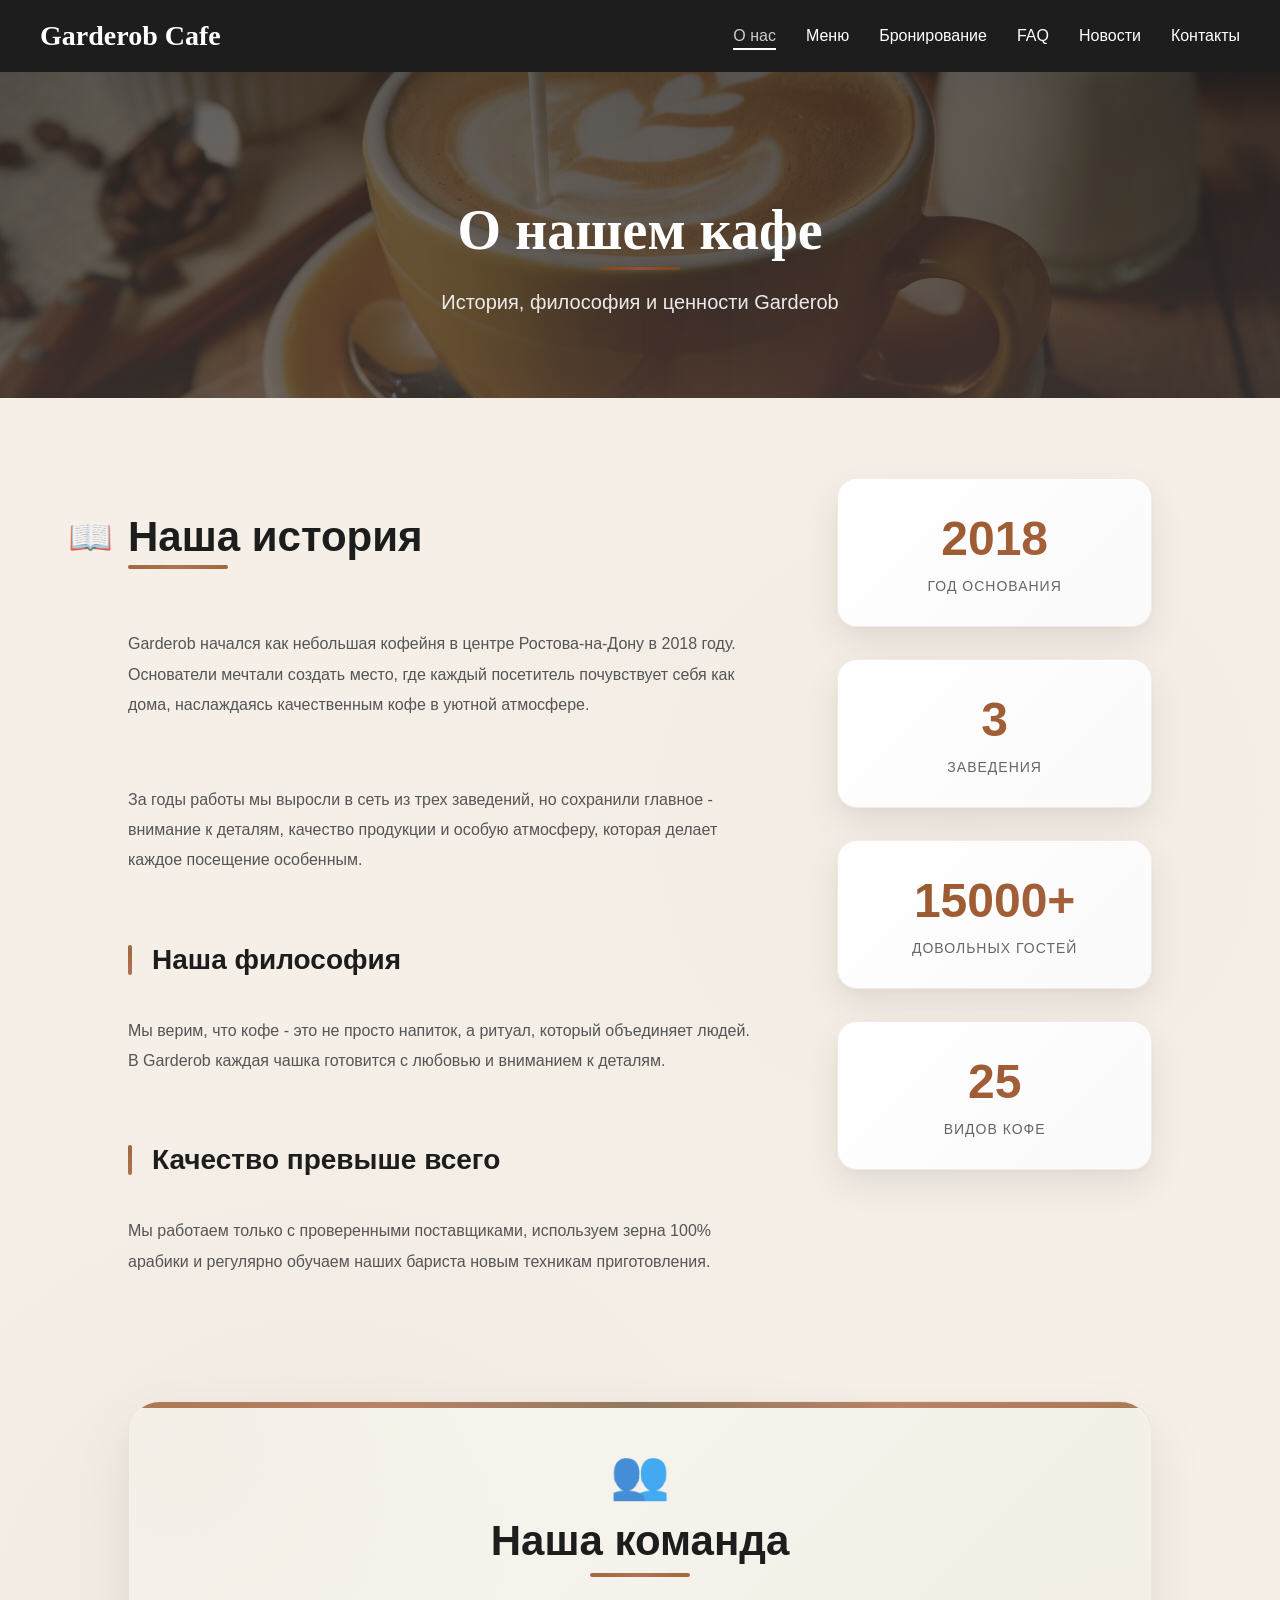
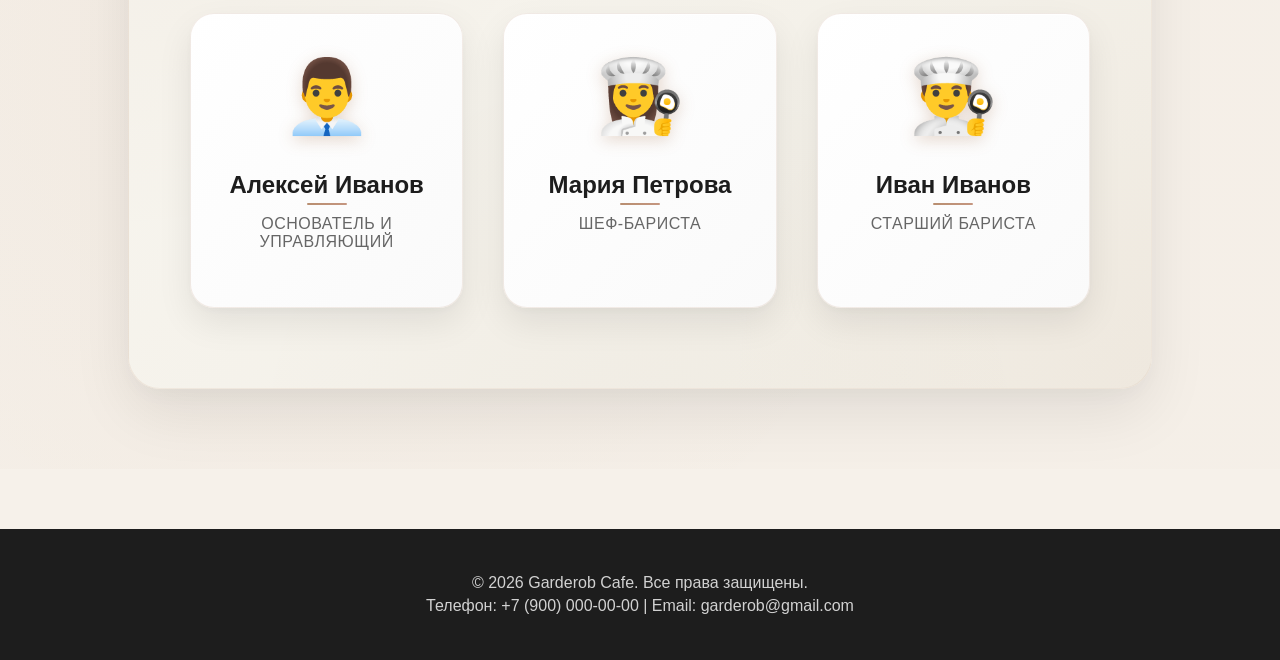
==== commit e668b259: "Add files via upload" ====
--- a/about.html
+++ b/about.html
@@ -18,7 +18,6 @@
       <a href="menu.html">Меню</a>
       <a href="booking.html">Бронирование</a>
       <a href="faq.html">FAQ</a>
-      <a href="partnership.html">Партнеры</a>
       <a href="news.html">Новости</a>
       <a href="contact.html">Контакты</a>
     </div>
@@ -26,7 +25,7 @@
 </header>
 
 <main class="page-content">
-  <section class="page-hero">
+  <section class="page-hero page-hero--about">
     <h1>О нашем кафе</h1>
     <p>История, философия и ценности Garderob</p>
   </section>
@@ -81,7 +80,7 @@
         </div>
         <div class="team-member">
           <div class="member-photo">👨‍🍳</div>
-          <h4>Дмитрий Сидоров</h4>
+          <h4>Иван Иванов</h4>
           <p>Старший бариста</p>
         </div>
       </div>
--- a/style.css
+++ b/style.css
@@ -247,7 +247,7 @@
   }
 
   .top-nav {
-    gap: 8px;
+    gap: 12px;
     top: 15px;
     flex-wrap: wrap;
     justify-content: center;
@@ -256,9 +256,9 @@
   }
 
   .top-nav a {
-    font-size: 12px;
+    font-size: 13px;
     white-space: nowrap;
-    padding: 4px 6px;
+    padding: 4px 8px;
   }
 
   h2 {
@@ -361,6 +361,23 @@
 }
 
 .contact::before {
+  content: '';
+  position: absolute;
+  top: 0;
+  left: 0;
+  right: 0;
+  bottom: 0;
+  background: 
+    radial-gradient(circle at 20% 80%, rgba(139, 69, 19, 0.03) 0%, transparent 50%),
+    radial-gradient(circle at 80% 20%, rgba(160, 82, 45, 0.02) 0%, transparent 50%),
+    radial-gradient(circle at 50% 50%, rgba(101, 67, 33, 0.01) 0%, transparent 70%),
+    linear-gradient(135deg, rgba(139, 69, 19, 0.01) 0%, rgba(160, 82, 45, 0.01) 100%);
+  opacity: 1;
+  z-index: 0;
+  pointer-events: none;
+}
+
+.contact::after {
   content: '';
   position: absolute;
   top: 0;
@@ -372,6 +389,12 @@
     radial-gradient(circle at 80% 20%, rgba(255, 177, 153, 0.03) 0%, transparent 50%),
     radial-gradient(circle at 40% 40%, rgba(120, 119, 198, 0.02) 0%, transparent 50%);
   pointer-events: none;
+  z-index: 0;
+}
+
+.contact > * {
+  position: relative;
+  z-index: 1;
 }
 
 .contact-container {
@@ -515,7 +538,35 @@
 
 /* Booking Styles */
 .booking {
-  background: #f8f6f0;
+  background: linear-gradient(135deg, #f8f6f0 0%, #f1ede4 100%);
+  position: relative;
+  overflow: hidden;
+}
+
+.booking::before {
+  content: '';
+  position: absolute;
+  top: -50%;
+  left: -50%;
+  width: 200%;
+  height: 200%;
+  background: 
+    radial-gradient(circle at 25% 25%, rgba(139, 69, 19, 0.08) 0%, transparent 25%),
+    radial-gradient(circle at 75% 75%, rgba(160, 82, 45, 0.06) 0%, transparent 25%),
+    radial-gradient(circle at 50% 80%, rgba(101, 67, 33, 0.04) 0%, transparent 30%);
+  animation: coffeeSwirl 30s linear infinite;
+  z-index: 0;
+  pointer-events: none;
+}
+
+@keyframes coffeeSwirl {
+  0% { transform: rotate(0deg); }
+  100% { transform: rotate(360deg); }
+}
+
+.booking > * {
+  position: relative;
+  z-index: 1;
 }
 
 .booking-container {
@@ -589,6 +640,27 @@
 /* FAQ Styles */
 .faq {
   background: #fff;
+  position: relative;
+}
+
+.faq::before {
+  content: '';
+  position: absolute;
+  top: 0;
+  left: 0;
+  right: 0;
+  bottom: 0;
+  background: 
+    radial-gradient(circle at 35% 65%, rgba(139, 69, 19, 0.03) 0%, transparent 40%),
+    radial-gradient(circle at 65% 35%, rgba(160, 82, 45, 0.02) 0%, transparent 40%),
+    linear-gradient(45deg, rgba(139, 69, 19, 0.01) 0%, rgba(160, 82, 45, 0.01) 100%);
+  z-index: 0;
+  pointer-events: none;
+}
+
+.faq > * {
+  position: relative;
+  z-index: 1;
 }
 
 .faq-container {
@@ -647,89 +719,30 @@
   line-height: 1.6;
 }
 
-/* Partnership Styles */
-.partnership {
-  background: linear-gradient(135deg, #f1ede4 0%, #e8e2d5 100%);
-}
-
-.partnership-intro {
-  text-align: center;
-  margin-bottom: 50px;
-}
-
-.partnership-intro h3 {
-  font-size: 24px;
-  margin-bottom: 16px;
-}
-
-.partnership-grid {
-  display: grid;
-  grid-template-columns: repeat(auto-fit, minmax(300px, 1fr));
-  gap: 32px;
-  margin-bottom: 50px;
-}
-
-.partnership-card {
-  background: #fff;
-  padding: 32px;
-  border-radius: 24px;
-  box-shadow: 0 10px 30px rgba(0,0,0,0.08);
-  text-align: center;
-  transition: transform 0.3s;
-}
-
-.partnership-card:hover {
-  transform: translateY(-5px);
-}
-
-.partnership-icon {
-  font-size: 48px;
-  margin-bottom: 20px;
-}
-
-.partnership-card h4 {
-  font-size: 20px;
-  margin-bottom: 16px;
-  color: #1d1d1d;
-}
-
-.partnership-card ul {
-  list-style: none;
-  padding: 0;
-  margin: 20px 0 0 0;
-}
-
-.partnership-card li {
-  padding: 8px 0;
-  color: #666;
-  position: relative;
-  padding-left: 20px;
-}
-
-.partnership-card li::before {
-  content: '✓';
-  position: absolute;
-  left: 0;
-  color: #1d1d1d;
-  font-weight: bold;
-}
-
-.partnership-contact {
-  background: #fff;
-  padding: 32px;
-  border-radius: 24px;
-  text-align: center;
-  box-shadow: 0 10px 30px rgba(0,0,0,0.08);
-}
-
-.partnership-contact h4 {
-  margin-bottom: 20px;
-  font-size: 20px;
-}
-
 /* News Styles */
 .news {
   background: #fff;
+  position: relative;
+}
+
+.news::before {
+  content: '';
+  position: absolute;
+  top: 0;
+  left: 0;
+  right: 0;
+  bottom: 0;
+  background: 
+    radial-gradient(circle at 30% 70%, rgba(139, 69, 19, 0.03) 0%, transparent 40%),
+    radial-gradient(circle at 70% 30%, rgba(160, 82, 45, 0.02) 0%, transparent 40%),
+    linear-gradient(135deg, rgba(139, 69, 19, 0.01) 0%, rgba(160, 82, 45, 0.01) 100%);
+  z-index: 0;
+  pointer-events: none;
+}
+
+.news > * {
+  position: relative;
+  z-index: 1;
 }
 
 .news-grid {
@@ -795,14 +808,6 @@
     margin-top: 20px;
   }
   
-  .partnership-grid {
-    grid-template-columns: 1fr;
-  }
-  
-  .partnership-card {
-    padding: 24px;
-  }
-  
   .news-grid {
     grid-template-columns: 1fr;
   }
@@ -887,17 +892,143 @@
   color: #fff;
   text-align: center;
   padding: 80px 20px;
+  position: relative;
+  overflow: hidden;
+  background-size: cover;
+  background-position: center;
+  background-repeat: no-repeat;
+}
+
+/* Уникальные фоны для каждой страницы */
+.page-hero--about {
+  background: 
+    linear-gradient(rgba(29, 29, 29, 0.7), rgba(51, 51, 51, 0.7)),
+    url('img/капучино.jpg') center/cover no-repeat;
+}
+
+.page-hero--menu {
+  background: 
+    linear-gradient(rgba(29, 29, 29, 0.7), rgba(51, 51, 51, 0.7)),
+    url('img/латте.jpg') center/cover no-repeat;
+}
+
+.page-hero--booking {
+  background: 
+    linear-gradient(rgba(29, 29, 29, 0.7), rgba(51, 51, 51, 0.7)),
+    url('img/американо.jpg') center/cover no-repeat;
+}
+
+.page-hero--faq {
+  background: 
+    linear-gradient(rgba(29, 29, 29, 0.7), rgba(51, 51, 51, 0.7)),
+    url('img/эспрессо.jpg') center/cover no-repeat;
+}
+
+.page-hero--news {
+  background: 
+    linear-gradient(rgba(29, 29, 29, 0.7), rgba(51, 51, 51, 0.7)),
+    url('img/раф.png') center/cover no-repeat;
+}
+
+.page-hero--contact {
+  background: 
+    linear-gradient(rgba(29, 29, 29, 0.7), rgba(51, 51, 51, 0.7)),
+    url('img/флетУайт.jpeg') center/cover no-repeat;
+}
+
+.page-hero::before {
+  content: '';
+  position: absolute;
+  top: 0;
+  left: 0;
+  right: 0;
+  bottom: 0;
+  background: 
+    radial-gradient(circle at 20% 80%, rgba(139, 69, 19, 0.1) 0%, transparent 50%),
+    radial-gradient(circle at 80% 20%, rgba(160, 82, 45, 0.08) 0%, transparent 50%),
+    radial-gradient(circle at 50% 50%, rgba(101, 67, 33, 0.06) 0%, transparent 70%);
+  animation: heroGlow 8s ease-in-out infinite;
+}
+
+@keyframes heroGlow {
+  0%, 100% { 
+    opacity: 0.8;
+    transform: scale(1);
+  }
+  50% { 
+    opacity: 1;
+    transform: scale(1.05);
+  }
+}
+
+.page-hero > * {
+  position: relative;
+  z-index: 1;
 }
 
 .page-hero h1 {
-  font-size: 48px;
-  margin-bottom: 20px;
+  font-size: 56px;
+  margin-bottom: 24px;
   font-family: 'Playfair Display', serif;
+  position: relative;
+  display: inline-block;
+  animation: titleSlideIn 1s ease-out;
+}
+
+.page-hero h1::after {
+  content: '';
+  position: absolute;
+  bottom: -8px;
+  left: 50%;
+  transform: translateX(-50%);
+  width: 80px;
+  height: 3px;
+  background: linear-gradient(90deg, 
+    rgba(139, 69, 19, 0.8) 0%, 
+    rgba(160, 82, 45, 0.8) 50%, 
+    rgba(139, 69, 19, 0.8) 100%);
+  border-radius: 2px;
+  animation: underlineGrow 1s ease-out 0.5s both;
+}
+
+@keyframes titleSlideIn {
+  from {
+    opacity: 0;
+    transform: translateY(30px);
+  }
+  to {
+    opacity: 1;
+    transform: translateY(0);
+  }
+}
+
+@keyframes underlineGrow {
+  from {
+    width: 0;
+  }
+  to {
+    width: 80px;
+  }
 }
 
 .page-hero p {
-  font-size: 18px;
+  font-size: 20px;
   opacity: 0.9;
+  animation: subtitleFadeIn 1s ease-out 0.3s both;
+  max-width: 600px;
+  margin: 0 auto;
+  line-height: 1.6;
+}
+
+@keyframes subtitleFadeIn {
+  from {
+    opacity: 0;
+    transform: translateY(20px);
+  }
+  to {
+    opacity: 0.9;
+    transform: translateY(0);
+  }
 }
 
 .page-footer {
@@ -917,6 +1048,27 @@
 .home-preview {
   padding: 80px 10%;
   background: #f8f6f0;
+  position: relative;
+}
+
+.home-preview::before {
+  content: '';
+  position: absolute;
+  top: 0;
+  left: 0;
+  right: 0;
+  bottom: 0;
+  background: 
+    radial-gradient(circle at 25% 75%, rgba(139, 69, 19, 0.03) 0%, transparent 35%),
+    radial-gradient(circle at 75% 25%, rgba(160, 82, 45, 0.02) 0%, transparent 35%),
+    linear-gradient(45deg, rgba(139, 69, 19, 0.01) 0%, rgba(160, 82, 45, 0.01) 100%);
+  z-index: 0;
+  pointer-events: none;
+}
+
+.home-preview > * {
+  position: relative;
+  z-index: 1;
 }
 
 .preview-grid {
@@ -967,6 +1119,27 @@
   padding: 80px 10%;
   background: #f8f6f0;
   text-align: center;
+  position: relative;
+}
+
+.home-map::before {
+  content: '';
+  position: absolute;
+  top: 0;
+  left: 0;
+  right: 0;
+  bottom: 0;
+  background: 
+    radial-gradient(circle at 40% 60%, rgba(139, 69, 19, 0.03) 0%, transparent 35%),
+    radial-gradient(circle at 60% 40%, rgba(160, 82, 45, 0.02) 0%, transparent 35%),
+    linear-gradient(135deg, rgba(139, 69, 19, 0.01) 0%, rgba(160, 82, 45, 0.01) 100%);
+  z-index: 0;
+  pointer-events: none;
+}
+
+.home-map > * {
+  position: relative;
+  z-index: 1;
 }
 
 .home-map h2 {
@@ -1055,96 +1228,461 @@
   padding: 80px 10%;
   max-width: 1200px;
   margin: 0 auto;
+  position: relative;
+}
+
+.about-detailed::before {
+  content: '';
+  position: absolute;
+  top: 0;
+  left: 0;
+  right: 0;
+  bottom: 0;
+  background: 
+    radial-gradient(circle at 25% 75%, rgba(139, 69, 19, 0.03) 0%, transparent 40%),
+    radial-gradient(circle at 75% 25%, rgba(160, 82, 45, 0.02) 0%, transparent 40%),
+    linear-gradient(45deg, rgba(139, 69, 19, 0.01) 0%, rgba(160, 82, 45, 0.01) 100%);
+  z-index: 0;
+  pointer-events: none;
+}
+
+.about-detailed > * {
+  position: relative;
+  z-index: 1;
 }
 
 .about-content {
   display: grid;
   grid-template-columns: 2fr 1fr;
-  gap: 60px;
+  gap: 80px;
   margin-bottom: 80px;
+  align-items: start;
+}
+
+.about-text {
+  position: relative;
 }
 
 .about-text h2 {
-  font-size: 32px;
+  font-size: 42px;
+  margin-bottom: 32px;
+  color: #1d1d1d;
+  position: relative;
+  display: inline-block;
+}
+
+.about-text h2::before {
+  content: '📖';
+  position: absolute;
+  left: -60px;
+  top: 50%;
+  transform: translateY(-50%);
+  font-size: 36px;
+  opacity: 0.8;
+  animation: bookFloat 4s ease-in-out infinite;
+}
+
+.about-text h2::after {
+  content: '';
+  position: absolute;
+  bottom: -8px;
+  left: 0;
+  width: 100px;
+  height: 4px;
+  background: linear-gradient(90deg, 
+    rgba(139, 69, 19, 0.8) 0%, 
+    rgba(160, 82, 45, 0.8) 50%, 
+    rgba(139, 69, 19, 0.8) 100%);
+  border-radius: 2px;
+}
+
+@keyframes bookFloat {
+  0%, 100% { 
+    transform: translateY(-50%) rotate(0deg);
+  }
+  50% { 
+    transform: translateY(-55%) rotate(3deg);
+  }
+}
+
+.about-text h3 {
+  font-size: 28px;
+  margin: 48px 0 20px 0;
+  color: #1d1d1d;
+  position: relative;
+  padding-left: 24px;
+}
+
+.about-text h3::before {
+  content: '';
+  position: absolute;
+  left: 0;
+  top: 50%;
+  transform: translateY(-50%);
+  width: 4px;
+  height: 30px;
+  background: linear-gradient(180deg, 
+    rgba(139, 69, 19, 0.8) 0%, 
+    rgba(160, 82, 45, 0.8) 100%);
+  border-radius: 2px;
+}
+
+.about-text p {
+  line-height: 1.9;
+  color: #555;
   margin-bottom: 24px;
-  color: #1d1d1d;
-}
-
-.about-text h3 {
-  font-size: 24px;
-  margin: 32px 0 16px 0;
-  color: #1d1d1d;
-}
-
-.about-text p {
-  line-height: 1.8;
-  color: #666;
-  margin-bottom: 20px;
+  font-size: 16px;
+  position: relative;
+  padding: 20px 0;
+  transition: all 0.3s ease;
+}
+
+.about-text p:hover {
+  color: #333;
+  transform: translateX(8px);
+}
+
+.about-text p::before {
+  content: '';
+  position: absolute;
+  left: -20px;
+  top: 0;
+  bottom: 0;
+  width: 2px;
+  background: linear-gradient(180deg, 
+    transparent 0%, 
+    rgba(139, 69, 19, 0.3) 50%, 
+    transparent 100%);
+  opacity: 0;
+  transition: opacity 0.3s ease;
+}
+
+.about-text p:hover::before {
+  opacity: 1;
 }
 
 .about-stats {
   display: grid;
   grid-template-columns: 1fr;
-  gap: 24px;
+  gap: 32px;
+  position: sticky;
+  top: 100px;
 }
 
 .stat-item {
   text-align: center;
-  padding: 24px;
-  background: #f9f9f9;
-  border-radius: 12px;
+  padding: 32px 24px;
+  background: linear-gradient(135deg, #fff 0%, #fafafa 100%);
+  border-radius: 20px;
+  box-shadow: 
+    0 15px 35px rgba(0,0,0,0.08),
+    0 3px 10px rgba(0,0,0,0.03),
+    inset 0 1px 0 rgba(255,255,255,0.9);
+  border: 1px solid rgba(139, 69, 19, 0.1);
+  position: relative;
+  overflow: hidden;
+  transition: all 0.4s cubic-bezier(0.4, 0, 0.2, 1);
+}
+
+.stat-item::before {
+  content: '';
+  position: absolute;
+  top: 0;
+  left: 0;
+  right: 0;
+  height: 4px;
+  background: linear-gradient(90deg, 
+    rgba(139, 69, 19, 0.8) 0%, 
+    rgba(160, 82, 45, 0.8) 50%, 
+    rgba(139, 69, 19, 0.8) 100%);
+  transform: scaleX(0);
+  transition: transform 0.4s ease;
+}
+
+.stat-item:hover::before {
+  transform: scaleX(1);
+}
+
+.stat-item:hover {
+  transform: translateY(-8px) scale(1.05);
+  box-shadow: 
+    0 25px 50px rgba(0,0,0,0.15),
+    0 8px 25px rgba(139, 69, 19, 0.1),
+    inset 0 1px 0 rgba(255,255,255,0.9);
+}
+
+.stat-item:nth-child(1) { animation-delay: 0.1s; }
+.stat-item:nth-child(2) { animation-delay: 0.2s; }
+.stat-item:nth-child(3) { animation-delay: 0.3s; }
+.stat-item:nth-child(4) { animation-delay: 0.4s; }
+
+.stat-item {
+  animation: statFadeIn 0.8s ease forwards;
+  opacity: 0;
+  transform: translateY(30px);
+}
+
+@keyframes statFadeIn {
+  to {
+    opacity: 1;
+    transform: translateY(0);
+  }
 }
 
 .stat-number {
-  font-size: 36px;
+  font-size: 48px;
   font-weight: bold;
-  color: #1d1d1d;
-  margin-bottom: 8px;
+  background: linear-gradient(135deg, 
+    rgba(139, 69, 19, 0.9) 0%, 
+    rgba(160, 82, 45, 0.9) 100%);
+  -webkit-background-clip: text;
+  -webkit-text-fill-color: transparent;
+  background-clip: text;
+  margin-bottom: 12px;
+  position: relative;
+  display: block;
+  transition: transform 0.3s ease;
+}
+
+.stat-item:hover .stat-number {
+  transform: scale(1.1);
 }
 
 .stat-label {
   color: #666;
   font-size: 14px;
+  font-weight: 500;
+  text-transform: uppercase;
+  letter-spacing: 1px;
+  position: relative;
+}
+
+.stat-label::after {
+  content: '';
+  position: absolute;
+  bottom: -8px;
+  left: 50%;
+  transform: translateX(-50%);
+  width: 30px;
+  height: 2px;
+  background: linear-gradient(90deg, 
+    rgba(139, 69, 19, 0.4), 
+    rgba(160, 82, 45, 0.4));
+  border-radius: 1px;
+  opacity: 0;
+  transition: opacity 0.3s ease;
+}
+
+.stat-item:hover .stat-label::after {
+  opacity: 1;
 }
 
 .team-section {
   background: linear-gradient(135deg, #f8f6f0 0%, #f1ede4 100%);
-  padding: 60px;
-  border-radius: 24px;
-  margin-top: 60px;
-  box-shadow: 0 20px 60px rgba(0,0,0,0.08);
+  padding: 80px 60px;
+  border-radius: 32px;
+  margin-top: 80px;
+  box-shadow: 
+    0 25px 60px rgba(0,0,0,0.08),
+    0 8px 25px rgba(0,0,0,0.03),
+    inset 0 1px 0 rgba(255,255,255,0.9);
+  border: 1px solid rgba(139, 69, 19, 0.08);
   text-align: center;
+  position: relative;
+  overflow: hidden;
+}
+
+.team-section::before {
+  content: '';
+  position: absolute;
+  top: 0;
+  left: 0;
+  right: 0;
+  height: 6px;
+  background: linear-gradient(90deg, 
+    rgba(139, 69, 19, 0.7) 0%, 
+    rgba(160, 82, 45, 0.7) 25%,
+    rgba(101, 67, 33, 0.7) 50%,
+    rgba(160, 82, 45, 0.7) 75%,
+    rgba(139, 69, 19, 0.7) 100%);
+  border-radius: 32px 32px 0 0;
+}
+
+.team-section::after {
+  content: '';
+  position: absolute;
+  top: -50%;
+  left: -50%;
+  width: 200%;
+  height: 200%;
+  background: 
+    radial-gradient(circle at 25% 25%, rgba(139, 69, 19, 0.04) 0%, transparent 25%),
+    radial-gradient(circle at 75% 75%, rgba(160, 82, 45, 0.03) 0%, transparent 25%),
+    radial-gradient(circle at 50% 80%, rgba(101, 67, 33, 0.02) 0%, transparent 30%);
+  animation: teamSwirl 40s linear infinite;
+  z-index: 0;
+  pointer-events: none;
+}
+
+@keyframes teamSwirl {
+  0% { transform: rotate(0deg); }
+  100% { transform: rotate(360deg); }
+}
+
+.team-section > * {
+  position: relative;
+  z-index: 1;
 }
 
 .team-section h2 {
-  font-size: 32px;
-  margin-bottom: 40px;
-  color: #1d1d1d;
+  font-size: 42px;
+  margin-bottom: 48px;
+  color: #1d1d1d;
+  position: relative;
+  display: inline-block;
+}
+
+.team-section h2::before {
+  content: '👥';
+  position: absolute;
+  left: 50%;
+  transform: translateX(-50%);
+  top: -70px;
+  font-size: 48px;
+  opacity: 0.8;
+  animation: teamFloat 3s ease-in-out infinite;
+}
+
+.team-section h2::after {
+  content: '';
+  position: absolute;
+  bottom: -12px;
+  left: 50%;
+  transform: translateX(-50%);
+  width: 100px;
+  height: 4px;
+  background: linear-gradient(90deg, 
+    rgba(139, 69, 19, 0.8) 0%, 
+    rgba(160, 82, 45, 0.8) 50%, 
+    rgba(139, 69, 19, 0.8) 100%);
+  border-radius: 2px;
+}
+
+@keyframes teamFloat {
+  0%, 100% { 
+    transform: translateX(-50%) translateY(0px);
+  }
+  50% { 
+    transform: translateX(-50%) translateY(-8px);
+  }
 }
 
 .team-grid {
   display: grid;
-  grid-template-columns: repeat(auto-fit, minmax(200px, 1fr));
-  gap: 32px;
+  grid-template-columns: repeat(auto-fit, minmax(250px, 1fr));
+  gap: 40px;
+  max-width: 900px;
+  margin: 0 auto;
 }
 
 .team-member {
+  background: linear-gradient(135deg, #fff 0%, #fafafa 100%);
+  padding: 40px 32px;
+  border-radius: 24px;
+  box-shadow: 
+    0 15px 35px rgba(0,0,0,0.08),
+    0 3px 10px rgba(0,0,0,0.03),
+    inset 0 1px 0 rgba(255,255,255,0.9);
+  border: 1px solid rgba(139, 69, 19, 0.1);
   text-align: center;
+  position: relative;
+  overflow: hidden;
+  transition: all 0.4s cubic-bezier(0.4, 0, 0.2, 1);
+}
+
+.team-member::before {
+  content: '';
+  position: absolute;
+  top: 0;
+  left: 0;
+  right: 0;
+  height: 4px;
+  background: linear-gradient(90deg, 
+    rgba(139, 69, 19, 0.8) 0%, 
+    rgba(160, 82, 45, 0.8) 50%, 
+    rgba(139, 69, 19, 0.8) 100%);
+  transform: scaleX(0);
+  transition: transform 0.4s ease;
+}
+
+.team-member:hover::before {
+  transform: scaleX(1);
+}
+
+.team-member:hover {
+  transform: translateY(-12px) scale(1.03);
+  box-shadow: 
+    0 25px 60px rgba(0,0,0,0.15),
+    0 8px 25px rgba(139, 69, 19, 0.1),
+    inset 0 1px 0 rgba(255,255,255,0.9);
+}
+
+.team-member:nth-child(1) { animation-delay: 0.1s; }
+.team-member:nth-child(2) { animation-delay: 0.2s; }
+.team-member:nth-child(3) { animation-delay: 0.3s; }
+
+.team-member {
+  animation: memberFadeIn 0.8s ease forwards;
+  opacity: 0;
+  transform: translateY(30px);
+}
+
+@keyframes memberFadeIn {
+  to {
+    opacity: 1;
+    transform: translateY(0);
+  }
 }
 
 .member-photo {
-  font-size: 64px;
-  margin-bottom: 16px;
+  font-size: 72px;
+  margin-bottom: 24px;
+  filter: drop-shadow(0 4px 8px rgba(139, 69, 19, 0.2));
+  transition: transform 0.3s ease;
+  display: block;
+}
+
+.team-member:hover .member-photo {
+  transform: scale(1.1) rotate(5deg);
 }
 
 .team-member h4 {
-  font-size: 20px;
-  margin-bottom: 8px;
-  color: #1d1d1d;
+  font-size: 24px;
+  margin-bottom: 12px;
+  color: #1d1d1d;
+  position: relative;
+}
+
+.team-member h4::after {
+  content: '';
+  position: absolute;
+  bottom: -6px;
+  left: 50%;
+  transform: translateX(-50%);
+  width: 40px;
+  height: 2px;
+  background: linear-gradient(90deg, 
+    rgba(139, 69, 19, 0.6), 
+    rgba(160, 82, 45, 0.6));
+  border-radius: 1px;
 }
 
 .team-member p {
   color: #666;
+  font-size: 16px;
+  font-weight: 500;
+  text-transform: uppercase;
+  letter-spacing: 0.5px;
 }
 
 /* Menu page styles */
@@ -1152,6 +1690,27 @@
   padding: 80px 10%;
   max-width: 1200px;
   margin: 0 auto;
+  position: relative;
+}
+
+.menu-detailed::before {
+  content: '';
+  position: absolute;
+  top: 0;
+  left: 0;
+  right: 0;
+  bottom: 0;
+  background: 
+    radial-gradient(circle at 30% 70%, rgba(139, 69, 19, 0.03) 0%, transparent 40%),
+    radial-gradient(circle at 70% 30%, rgba(160, 82, 45, 0.02) 0%, transparent 40%),
+    linear-gradient(135deg, rgba(139, 69, 19, 0.01) 0%, rgba(160, 82, 45, 0.01) 100%);
+  z-index: 0;
+  pointer-events: none;
+}
+
+.menu-detailed > * {
+  position: relative;
+  z-index: 1;
 }
 
 .category-nav {
@@ -1172,6 +1731,8 @@
   transition: all 0.3s ease;
   font-size: 16px;
   font-weight: 500;
+  width: 140px;
+  text-align: center;
 }
 
 .category-btn.active,
@@ -1239,6 +1800,24 @@
   padding: 80px 10%;
   max-width: 1200px;
   margin: 0 auto;
+  position: relative;
+}
+
+.booking-page::before {
+  content: '';
+  position: absolute;
+  top: 0;
+  left: 0;
+  right: 0;
+  bottom: 0;
+  opacity: 0.05;
+  z-index: 0;
+  pointer-events: none;
+}
+
+.booking-page > * {
+  position: relative;
+  z-index: 1;
 }
 
 .booking-info-detailed {
@@ -1246,73 +1825,268 @@
 }
 
 .booking-info-detailed h2 {
-  font-size: 32px;
-  margin-bottom: 32px;
+  font-size: 36px;
+  margin-bottom: 48px;
   text-align: center;
+  color: #1d1d1d;
+  position: relative;
+  display: inline-block;
+  width: 100%;
+}
+
+.booking-info-detailed h2::before {
+  content: '☕';
+  position: absolute;
+  left: 50%;
+  transform: translateX(-50%);
+  top: -60px;
+  font-size: 48px;
+  opacity: 0.8;
+  animation: coffeeFloat 3s ease-in-out infinite;
+}
+
+.booking-info-detailed h2::after {
+  content: '';
+  position: absolute;
+  bottom: -12px;
+  left: 50%;
+  transform: translateX(-50%);
+  width: 80px;
+  height: 3px;
+  background: linear-gradient(90deg, 
+    rgba(139, 69, 19, 0.8) 0%, 
+    rgba(160, 82, 45, 0.8) 50%, 
+    rgba(139, 69, 19, 0.8) 100%);
+  border-radius: 2px;
+}
+
+@keyframes coffeeFloat {
+  0%, 100% { 
+    transform: translateX(-50%) translateY(0px);
+  }
+  50% { 
+    transform: translateX(-50%) translateY(-5px);
+  }
 }
 
 .booking-advantages {
   display: grid;
-  grid-template-columns: repeat(auto-fit, minmax(300px, 1fr));
+  grid-template-columns: repeat(auto-fit, minmax(280px, 1fr));
   gap: 32px;
   margin-bottom: 60px;
 }
 
 .advantage-item {
-  display: flex;
-  gap: 20px;
-  align-items: flex-start;
+  background: linear-gradient(135deg, #fff 0%, #fafafa 100%);
+  padding: 32px;
+  border-radius: 20px;
+  box-shadow: 
+    0 10px 30px rgba(0,0,0,0.08),
+    0 1px 8px rgba(0,0,0,0.02),
+    inset 0 1px 0 rgba(255,255,255,0.9);
+  transition: all 0.4s cubic-bezier(0.4, 0, 0.2, 1);
+  position: relative;
+  overflow: hidden;
+  border: 1px solid rgba(139, 69, 19, 0.1);
+}
+
+.advantage-item::before {
+  content: '';
+  position: absolute;
+  top: 0;
+  left: 0;
+  right: 0;
+  height: 4px;
+  background: linear-gradient(90deg, 
+    rgba(139, 69, 19, 0.8) 0%, 
+    rgba(160, 82, 45, 0.8) 50%, 
+    rgba(139, 69, 19, 0.8) 100%);
+  transform: scaleX(0);
+  transition: transform 0.4s ease;
+}
+
+.advantage-item:hover::before {
+  transform: scaleX(1);
+}
+
+.advantage-item:hover {
+  transform: translateY(-8px) scale(1.02);
+  box-shadow: 
+    0 20px 60px rgba(0,0,0,0.15),
+    0 8px 25px rgba(139, 69, 19, 0.1),
+    inset 0 1px 0 rgba(255,255,255,0.9);
+}
+
+.advantage-item:nth-child(1) { animation-delay: 0.1s; }
+.advantage-item:nth-child(2) { animation-delay: 0.2s; }
+.advantage-item:nth-child(3) { animation-delay: 0.3s; }
+.advantage-item:nth-child(4) { animation-delay: 0.4s; }
+
+.advantage-item {
+  animation: fadeInUp 0.8s ease forwards;
+  opacity: 0;
+  transform: translateY(30px);
+}
+
+@keyframes fadeInUp {
+  to {
+    opacity: 1;
+    transform: translateY(0);
+  }
 }
 
 .advantage-icon {
-  font-size: 32px;
-  flex-shrink: 0;
+  font-size: 48px;
+  margin-bottom: 20px;
+  display: block;
+  text-align: center;
+  filter: drop-shadow(0 2px 4px rgba(139, 69, 19, 0.2));
+  transition: transform 0.3s ease;
+}
+
+.advantage-item:hover .advantage-icon {
+  transform: scale(1.1) rotate(5deg);
 }
 
 .advantage-content h3 {
-  font-size: 20px;
-  margin-bottom: 12px;
-  color: #1d1d1d;
+  font-size: 22px;
+  margin-bottom: 16px;
+  color: #1d1d1d;
+  text-align: center;
+  font-weight: 600;
+  position: relative;
+}
+
+.advantage-content h3::after {
+  content: '';
+  position: absolute;
+  bottom: -8px;
+  left: 50%;
+  transform: translateX(-50%);
+  width: 40px;
+  height: 2px;
+  background: linear-gradient(90deg, rgba(139, 69, 19, 0.6), rgba(160, 82, 45, 0.6));
+  border-radius: 1px;
 }
 
 .advantage-content p {
   color: #666;
-  line-height: 1.6;
+  line-height: 1.7;
+  text-align: center;
+  font-size: 15px;
 }
 
 .working-hours {
-  background: #f9f9f9;
-  padding: 32px;
-  border-radius: 16px;
+  background: linear-gradient(135deg, #fff 0%, #f9f9f9 100%);
+  padding: 40px;
+  border-radius: 24px;
   text-align: center;
+  box-shadow: 
+    0 15px 35px rgba(0,0,0,0.08),
+    0 3px 10px rgba(0,0,0,0.03),
+    inset 0 1px 0 rgba(255,255,255,0.9);
+  border: 1px solid rgba(139, 69, 19, 0.08);
+  position: relative;
+  overflow: hidden;
+}
+
+.working-hours::before {
+  content: '';
+  position: absolute;
+  top: 0;
+  left: 0;
+  right: 0;
+  height: 3px;
+  background: linear-gradient(90deg, 
+    rgba(139, 69, 19, 0.7) 0%, 
+    rgba(160, 82, 45, 0.7) 25%,
+    rgba(101, 67, 33, 0.7) 50%,
+    rgba(160, 82, 45, 0.7) 75%,
+    rgba(139, 69, 19, 0.7) 100%);
 }
 
 .working-hours h3 {
-  font-size: 24px;
-  margin-bottom: 24px;
-  color: #1d1d1d;
+  font-size: 28px;
+  margin-bottom: 32px;
+  color: #1d1d1d;
+  position: relative;
+  display: inline-block;
+}
+
+.working-hours h3::before {
+  content: '🕐';
+  margin-right: 12px;
+  font-size: 32px;
+  vertical-align: middle;
+}
+
+.working-hours h3::after {
+  content: '';
+  position: absolute;
+  bottom: -8px;
+  left: 50%;
+  transform: translateX(-50%);
+  width: 60px;
+  height: 2px;
+  background: linear-gradient(90deg, rgba(139, 69, 19, 0.6), rgba(160, 82, 45, 0.6));
+  border-radius: 1px;
 }
 
 .hours-grid {
   display: grid;
-  grid-template-columns: repeat(auto-fit, minmax(250px, 1fr));
-  gap: 16px;
+  grid-template-columns: repeat(auto-fit, minmax(280px, 1fr));
+  gap: 20px;
+  max-width: 600px;
+  margin: 0 auto;
 }
 
 .day-hours {
   display: flex;
   justify-content: space-between;
-  padding: 12px 0;
-  border-bottom: 1px solid #e0e0e0;
+  align-items: center;
+  padding: 20px 24px;
+  background: linear-gradient(135deg, rgba(139, 69, 19, 0.05) 0%, rgba(160, 82, 45, 0.03) 100%);
+  border-radius: 16px;
+  border: 1px solid rgba(139, 69, 19, 0.1);
+  transition: all 0.3s ease;
+  position: relative;
+  overflow: hidden;
+}
+
+.day-hours::before {
+  content: '';
+  position: absolute;
+  top: 0;
+  left: -100%;
+  width: 100%;
+  height: 100%;
+  background: linear-gradient(90deg, transparent, rgba(139, 69, 19, 0.1), transparent);
+  transition: left 0.5s ease;
+}
+
+.day-hours:hover::before {
+  left: 100%;
+}
+
+.day-hours:hover {
+  transform: translateY(-2px);
+  box-shadow: 0 8px 25px rgba(139, 69, 19, 0.15);
 }
 
 .day {
   font-weight: 600;
   color: #1d1d1d;
+  font-size: 16px;
 }
 
 .hours {
   color: #666;
+  font-weight: 500;
+  font-size: 16px;
+  background: linear-gradient(135deg, rgba(139, 69, 19, 0.8), rgba(160, 82, 45, 0.8));
+  -webkit-background-clip: text;
+  -webkit-text-fill-color: transparent;
+  background-clip: text;
 }
 
 .booking-form-container {
@@ -1340,6 +2114,24 @@
   padding: 80px 10%;
   max-width: 1000px;
   margin: 0 auto;
+  position: relative;
+}
+
+.faq-page::before {
+  content: '';
+  position: absolute;
+  top: 0;
+  left: 0;
+  right: 0;
+  bottom: 0;
+  opacity: 0.05;
+  z-index: 0;
+  pointer-events: none;
+}
+
+.faq-page > * {
+  position: relative;
+  z-index: 1;
 }
 
 .faq-intro {
@@ -1369,159 +2161,29 @@
   padding-bottom: 12px;
 }
 
-/* Partnership page styles */
-.partnership-page {
-  padding: 80px 10%;
-  max-width: 1200px;
-  margin: 0 auto;
-}
-
-.partnership-intro-detailed {
-  text-align: center;
-  margin-bottom: 80px;
-}
-
-.partnership-intro-detailed h2 {
-  font-size: 32px;
-  margin-bottom: 24px;
-}
-
-.partnership-intro-detailed p {
-  font-size: 18px;
-  color: #666;
-  line-height: 1.8;
-  max-width: 800px;
-  margin: 0 auto 40px;
-}
-
-.partnership-stats {
-  display: grid;
-  grid-template-columns: repeat(auto-fit, minmax(200px, 1fr));
-  gap: 32px;
-  margin-top: 40px;
-}
-
-.stat-card {
-  text-align: center;
-  padding: 24px;
-  background: #fff;
-  border-radius: 16px;
-  box-shadow: 0 10px 30px rgba(0,0,0,0.08);
-}
-
-.partnership-types {
-  display: grid;
-  gap: 80px;
-}
-
-.partnership-type {
-  background: #fff;
-  border-radius: 24px;
-  overflow: hidden;
-  box-shadow: 0 20px 60px rgba(0,0,0,0.08);
-}
-
-.type-header {
-  background: linear-gradient(135deg, #1d1d1d 0%, #333 100%);
-  color: #fff;
-  padding: 40px;
-  text-align: center;
-}
-
-.type-icon {
-  font-size: 64px;
-  margin-bottom: 20px;
-}
-
-.type-header h2 {
-  font-size: 28px;
-  margin: 0;
-}
-
-.type-content {
-  padding: 40px;
-}
-
-.type-content h3,
-.type-content h4 {
-  color: #1d1d1d;
-  margin: 24px 0 16px 0;
-}
-
-.type-content ul {
-  margin: 16px 0;
-  padding-left: 20px;
-}
-
-.type-content li {
-  margin: 8px 0;
-  color: #666;
-  line-height: 1.6;
-}
-
-.requirements,
-.franchise-benefits {
-  background: #f9f9f9;
-  padding: 24px;
-  border-radius: 12px;
-  margin-top: 32px;
-}
-
-.partnership-contact-detailed {
-  background: linear-gradient(135deg, #f8f6f0 0%, #f1ede4 100%);
-  padding: 60px;
-  border-radius: 24px;
-  text-align: center;
-  margin-top: 80px;
-}
-
-.partnership-contact-detailed h2 {
-  font-size: 32px;
-  margin-bottom: 24px;
-}
-
-.contact-methods {
-  display: grid;
-  grid-template-columns: repeat(auto-fit, minmax(250px, 1fr));
-  gap: 32px;
-  margin: 40px 0;
-}
-
-.contact-method {
-  display: flex;
-  align-items: center;
-  gap: 20px;
-  text-align: left;
-}
-
-.contact-icon {
-  font-size: 32px;
-  flex-shrink: 0;
-}
-
-.contact-info h4 {
-  font-size: 18px;
-  margin-bottom: 8px;
-  color: #1d1d1d;
-}
-
-.contact-info p {
-  margin: 4px 0;
-  color: #666;
-}
-
-.partnership-cta {
-  background: #fff;
-  padding: 24px;
-  border-radius: 12px;
-  margin-top: 40px;
-}
-
 /* News page styles */
 .news-page {
   padding: 80px 10%;
   max-width: 1200px;
   margin: 0 auto;
+  position: relative;
+}
+
+.news-page::before {
+  content: '';
+  position: absolute;
+  top: 0;
+  left: 0;
+  right: 0;
+  bottom: 0;
+  opacity: 0.05;
+  z-index: 0;
+  pointer-events: none;
+}
+
+.news-page > * {
+  position: relative;
+  z-index: 1;
 }
 
 .news-filters {
@@ -1542,6 +2204,8 @@
   transition: all 0.3s ease;
   font-size: 14px;
   font-weight: 500;
+  width: 140px;
+  text-align: center;
 }
 
 .filter-btn.active,
@@ -1629,6 +2293,24 @@
   padding: 80px 10%;
   max-width: 1200px;
   margin: 0 auto;
+  position: relative;
+}
+
+.contact-page::before {
+  content: '';
+  position: absolute;
+  top: 0;
+  left: 0;
+  right: 0;
+  bottom: 0;
+  opacity: 0.05;
+  z-index: 0;
+  pointer-events: none;
+}
+
+.contact-page > * {
+  position: relative;
+  z-index: 1;
 }
 
 .contact-info-detailed h2 {
@@ -1855,11 +2537,15 @@
   }
   
   .page-hero {
-    padding: 60px 20px;
+    padding: 80px 20px;
   }
   
   .page-hero h1 {
-    font-size: 36px;
+    font-size: 42px;
+  }
+  
+  .page-hero p {
+    font-size: 16px;
   }
   
   .hero-buttons {
@@ -1877,16 +2563,75 @@
   
   .about-content {
     grid-template-columns: 1fr;
-    gap: 40px;
+    gap: 50px;
+  }
+  
+  .about-text h2 {
+    font-size: 32px;
+    margin-bottom: 24px;
+    text-align: center;
+  }
+  
+  .about-text h2::before {
+    left: 50%;
+    transform: translateX(-50%) translateY(-50%);
+    top: -50px;
+    font-size: 32px;
+  }
+  
+  .about-text h3 {
+    font-size: 24px;
+    margin: 32px 0 16px 0;
+    text-align: center;
+    padding-left: 0;
+  }
+  
+  .about-text h3::before {
+    display: none;
+  }
+  
+  .about-text p {
+    font-size: 15px;
+    text-align: center;
+    padding: 16px 0;
+  }
+  
+  .about-text p:hover {
+    transform: none;
+  }
+  
+  .about-text p::before {
+    display: none;
+  }
+  
+  .about-stats {
+    position: static;
+    grid-template-columns: repeat(2, 1fr);
+    gap: 20px;
+  }
+  
+  .stat-item {
+    padding: 24px 16px;
+  }
+  
+  .stat-number {
+    font-size: 36px;
+    margin-bottom: 8px;
+  }
+  
+  .stat-label {
+    font-size: 12px;
   }
   
   .team-grid {
     grid-template-columns: 1fr;
+    gap: 24px;
   }
   
   .team-section {
     padding: 40px 24px;
     margin-top: 40px;
+    border-radius: 24px;
   }
   
   .team-section h2 {
@@ -1894,13 +2639,41 @@
     margin-bottom: 32px;
   }
   
-  .category-nav {
-    gap: 10px;
+  .team-section h2::before {
+    font-size: 36px;
+    top: -50px;
+  }
+  
+  .team-member {
+    padding: 32px 24px;
+  }
+  
+  .member-photo {
+    font-size: 56px;
+    margin-bottom: 20px;
+  }
+  
+  .team-member h4 {
+    font-size: 20px;
+    margin-bottom: 8px;
+  }
+  
+  .team-member p {
+    font-size: 14px;
   }
   
   .category-btn {
     padding: 8px 16px;
     font-size: 14px;
+    width: 100px;
+    text-align: center;
+  }
+  
+  .filter-btn {
+    padding: 8px 12px;
+    font-size: 12px;
+    width: 100px;
+    text-align: center;
   }
   
   .menu-item {
@@ -1921,6 +2694,48 @@
     flex-direction: column;
     text-align: center;
     gap: 12px;
+    padding: 24px;
+    margin-bottom: 20px;
+  }
+  
+  .advantage-icon {
+    font-size: 40px;
+    margin-bottom: 16px;
+  }
+  
+  .advantage-content h3 {
+    font-size: 20px;
+    margin-bottom: 12px;
+  }
+  
+  .advantage-content p {
+    font-size: 14px;
+  }
+  
+  .booking-info-detailed h2 {
+    font-size: 28px;
+    margin-bottom: 32px;
+  }
+  
+  .booking-info-detailed h2::before {
+    font-size: 36px;
+    top: -45px;
+  }
+  
+  .working-hours {
+    padding: 24px;
+  }
+  
+  .working-hours h3 {
+    font-size: 24px;
+    margin-bottom: 24px;
+  }
+  
+  .day-hours {
+    padding: 16px 20px;
+    flex-direction: column;
+    text-align: center;
+    gap: 8px;
   }
   
   .hours-grid {
@@ -1939,37 +2754,6 @@
     background-size: 14px;
   }
   
-  .partnership-stats {
-    grid-template-columns: repeat(2, 1fr);
-  }
-  
-  .type-header,
-  .type-content {
-    padding: 24px;
-  }
-  
-  .contact-methods {
-    grid-template-columns: 1fr;
-  }
-  
-  .contact-method {
-    flex-direction: column;
-    text-align: center;
-    gap: 12px;
-  }
-  
-  .news-card-detailed {
-    grid-template-columns: 1fr;
-  }
-  
-  .news-content {
-    padding: 24px;
-  }
-  
-  .locations {
-    grid-template-columns: 1fr;
-  }
-  
   .contact-grid {
     grid-template-columns: 1fr;
   }
@@ -1978,6 +2762,7 @@
     flex-direction: column;
     text-align: center;
     gap: 12px;
+    align-items: center;
   }
   
   .contact-form-section {
@@ -2004,5 +2789,6 @@
     flex-direction: column;
     text-align: center;
     gap: 12px;
+    align-items: center;
   }
 }
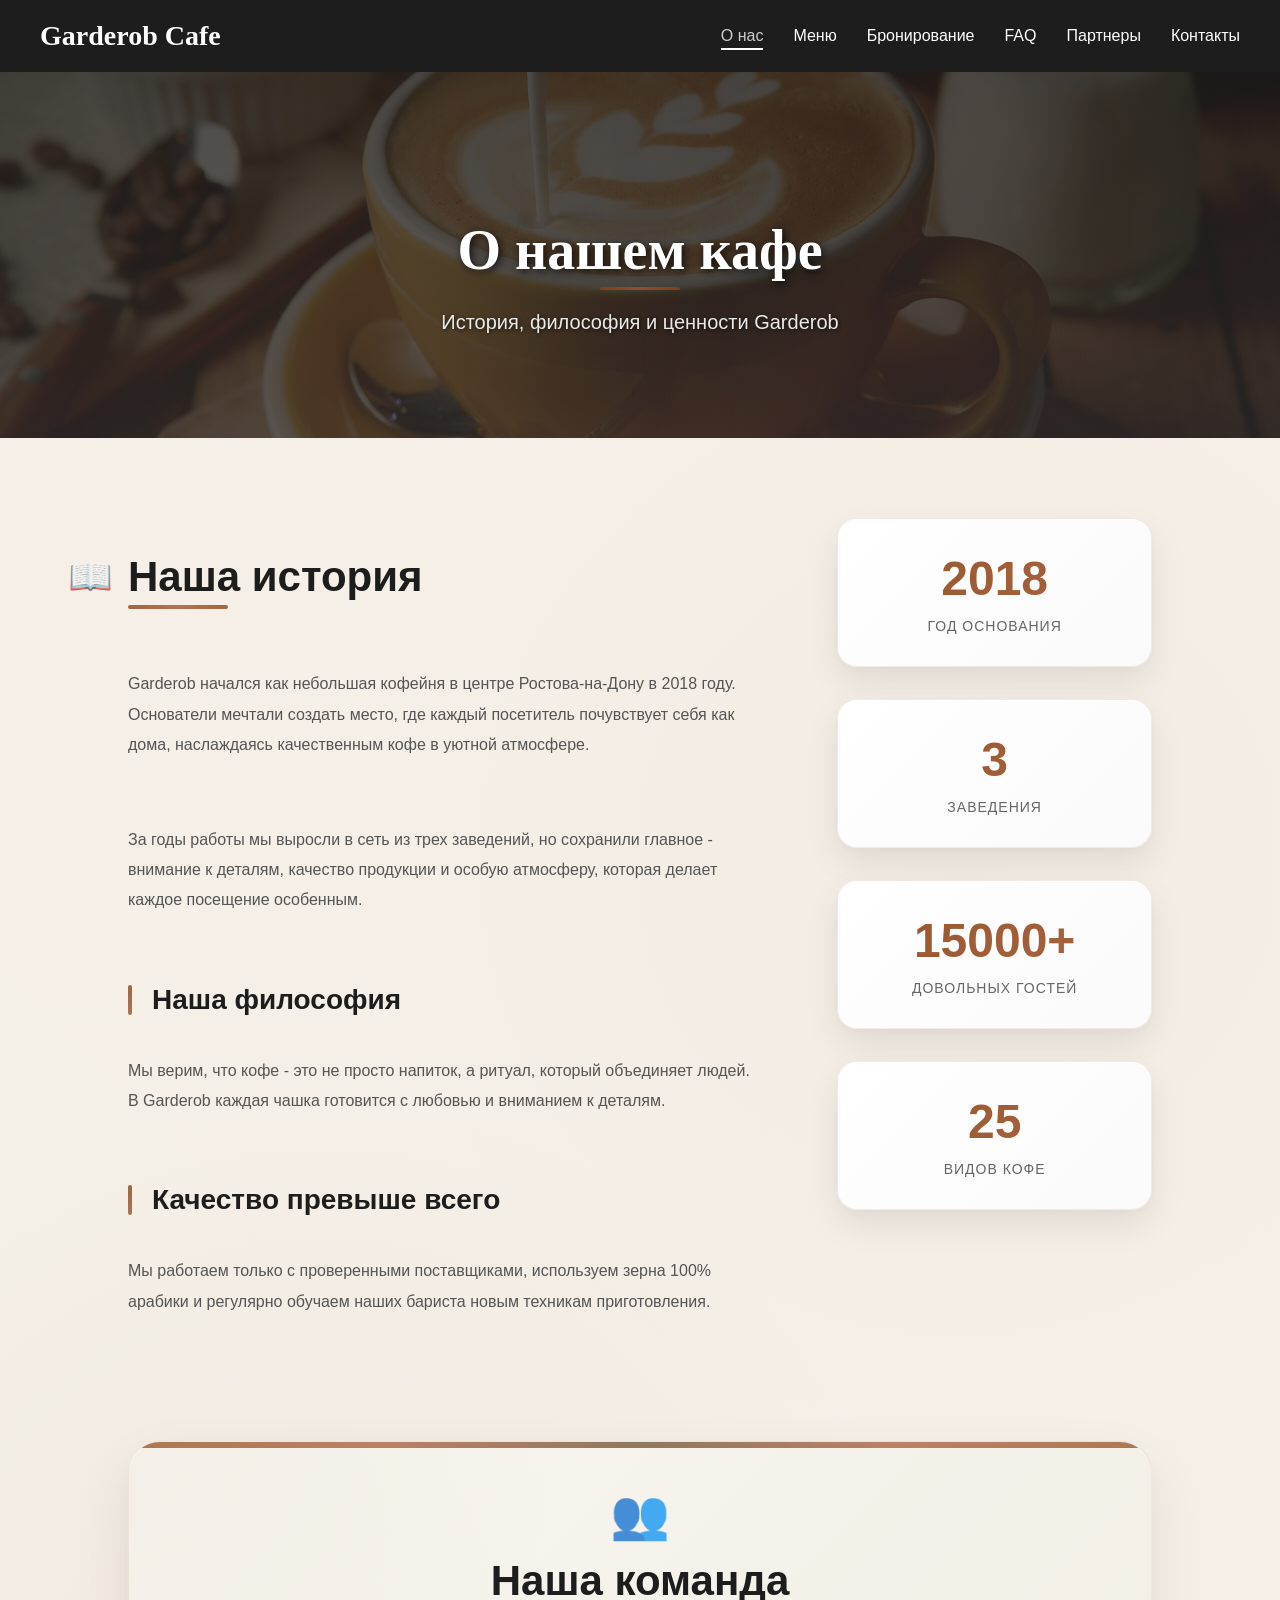
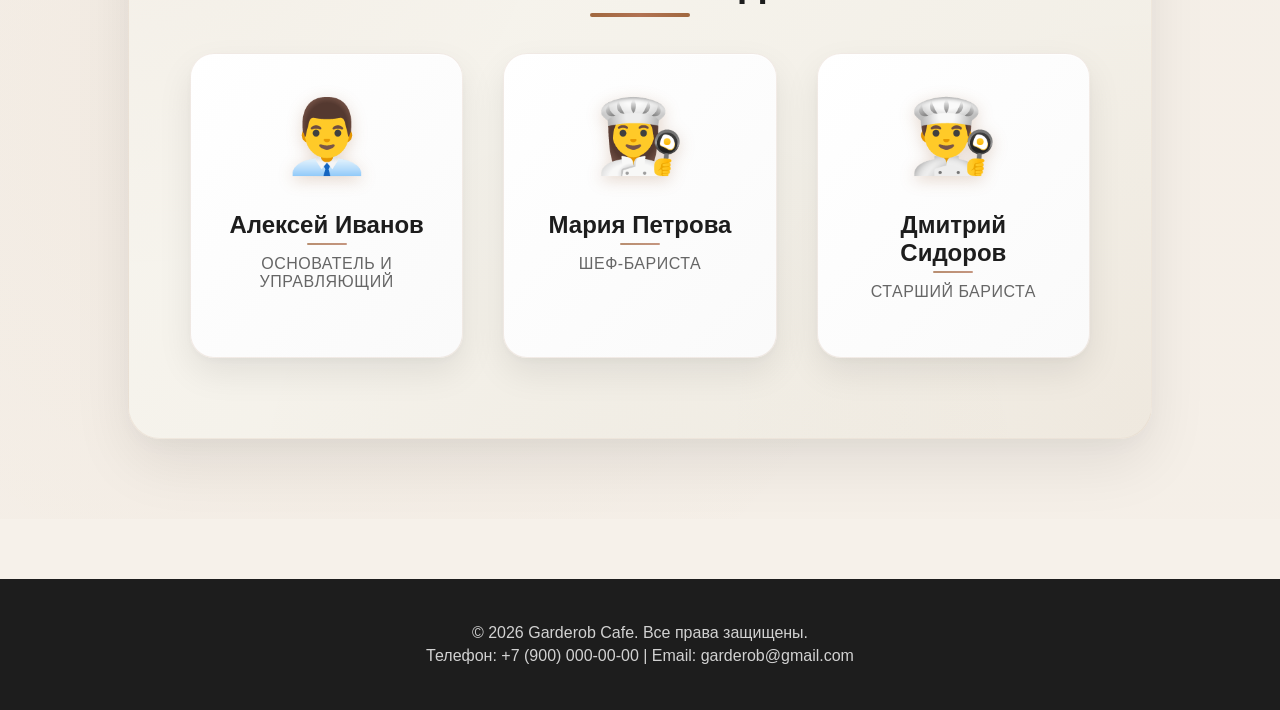
==== commit 552422fd: "Add files via upload" ====
--- a/about.html
+++ b/about.html
@@ -18,14 +18,14 @@
       <a href="menu.html">Меню</a>
       <a href="booking.html">Бронирование</a>
       <a href="faq.html">FAQ</a>
-      <a href="news.html">Новости</a>
+      <a href="partnership.html">Партнеры</a>
       <a href="contact.html">Контакты</a>
     </div>
   </nav>
 </header>
 
 <main class="page-content">
-  <section class="page-hero page-hero--about">
+  <section class="page-hero about-hero">
     <h1>О нашем кафе</h1>
     <p>История, философия и ценности Garderob</p>
   </section>
@@ -80,7 +80,7 @@
         </div>
         <div class="team-member">
           <div class="member-photo">👨‍🍳</div>
-          <h4>Иван Иванов</h4>
+          <h4>Дмитрий Сидоров</h4>
           <p>Старший бариста</p>
         </div>
       </div>
--- a/style.css
+++ b/style.css
@@ -247,7 +247,7 @@
   }
 
   .top-nav {
-    gap: 12px;
+    gap: 8px;
     top: 15px;
     flex-wrap: wrap;
     justify-content: center;
@@ -256,9 +256,9 @@
   }
 
   .top-nav a {
-    font-size: 13px;
+    font-size: 12px;
     white-space: nowrap;
-    padding: 4px 8px;
+    padding: 4px 6px;
   }
 
   h2 {
@@ -719,13 +719,13 @@
   line-height: 1.6;
 }
 
-/* News Styles */
-.news {
-  background: #fff;
-  position: relative;
-}
-
-.news::before {
+/* Partnership Styles */
+.partnership {
+  background: linear-gradient(135deg, #f1ede4 0%, #e8e2d5 100%);
+  position: relative;
+}
+
+.partnership::before {
   content: '';
   position: absolute;
   top: 0;
@@ -733,63 +733,91 @@
   right: 0;
   bottom: 0;
   background: 
-    radial-gradient(circle at 30% 70%, rgba(139, 69, 19, 0.03) 0%, transparent 40%),
-    radial-gradient(circle at 70% 30%, rgba(160, 82, 45, 0.02) 0%, transparent 40%),
-    linear-gradient(135deg, rgba(139, 69, 19, 0.01) 0%, rgba(160, 82, 45, 0.01) 100%);
+    radial-gradient(circle at 30% 70%, rgba(139, 69, 19, 0.04) 0%, transparent 40%),
+    radial-gradient(circle at 70% 30%, rgba(160, 82, 45, 0.03) 0%, transparent 40%),
+    linear-gradient(135deg, rgba(139, 69, 19, 0.02) 0%, rgba(160, 82, 45, 0.02) 100%);
   z-index: 0;
   pointer-events: none;
 }
 
-.news > * {
+.partnership > * {
   position: relative;
   z-index: 1;
 }
 
-.news-grid {
+.partnership-intro {
+  text-align: center;
+  margin-bottom: 50px;
+}
+
+.partnership-intro h3 {
+  font-size: 24px;
+  margin-bottom: 16px;
+}
+
+.partnership-grid {
   display: grid;
-  grid-template-columns: repeat(auto-fit, minmax(320px, 1fr));
+  grid-template-columns: repeat(auto-fit, minmax(300px, 1fr));
   gap: 32px;
-}
-
-.news-card {
-  background: #f9f9f9;
-  padding: 24px;
-  border-radius: 16px;
-  border-left: 4px solid #1d1d1d;
-  transition: transform 0.3s, box-shadow 0.3s;
-}
-
-.news-card:hover {
-  transform: translateY(-3px);
-  box-shadow: 0 10px 25px rgba(0,0,0,0.1);
-}
-
-.news-date {
-  font-size: 14px;
+  margin-bottom: 50px;
+}
+
+.partnership-card {
+  background: #fff;
+  padding: 32px;
+  border-radius: 24px;
+  box-shadow: 0 10px 30px rgba(0,0,0,0.08);
+  text-align: center;
+  transition: transform 0.3s;
+}
+
+.partnership-card:hover {
+  transform: translateY(-5px);
+}
+
+.partnership-icon {
+  font-size: 48px;
+  margin-bottom: 20px;
+}
+
+.partnership-card h4 {
+  font-size: 20px;
+  margin-bottom: 16px;
+  color: #1d1d1d;
+}
+
+.partnership-card ul {
+  list-style: none;
+  padding: 0;
+  margin: 20px 0 0 0;
+}
+
+.partnership-card li {
+  padding: 8px 0;
   color: #666;
-  margin-bottom: 12px;
-}
-
-.news-card h3 {
-  font-size: 18px;
-  margin-bottom: 12px;
+  position: relative;
+  padding-left: 20px;
+}
+
+.partnership-card li::before {
+  content: '✓';
+  position: absolute;
+  left: 0;
   color: #1d1d1d;
-}
-
-.news-card p {
-  color: #666;
-  line-height: 1.6;
-  margin-bottom: 16px;
-}
-
-.news-tag {
-  display: inline-block;
-  background: #1d1d1d;
-  color: #fff;
-  padding: 4px 12px;
-  border-radius: 12px;
-  font-size: 12px;
-  font-weight: 500;
+  font-weight: bold;
+}
+
+.partnership-contact {
+  background: #fff;
+  padding: 32px;
+  border-radius: 24px;
+  text-align: center;
+  box-shadow: 0 10px 30px rgba(0,0,0,0.08);
+}
+
+.partnership-contact h4 {
+  margin-bottom: 20px;
+  font-size: 20px;
 }
 
 /* Mobile adaptations for new sections */
@@ -808,8 +836,12 @@
     margin-top: 20px;
   }
   
-  .news-grid {
+  .partnership-grid {
     grid-template-columns: 1fr;
+  }
+  
+  .partnership-card {
+    padding: 24px;
   }
 }
 
@@ -891,7 +923,7 @@
   background: linear-gradient(135deg, #1d1d1d 0%, #333 100%);
   color: #fff;
   text-align: center;
-  padding: 80px 20px;
+  padding: 100px 20px;
   position: relative;
   overflow: hidden;
   background-size: cover;
@@ -899,38 +931,38 @@
   background-repeat: no-repeat;
 }
 
-/* Уникальные фоны для каждой страницы */
-.page-hero--about {
+/* Специфичные фоны для разных страниц */
+.page-hero.about-hero {
   background: 
     linear-gradient(rgba(29, 29, 29, 0.7), rgba(51, 51, 51, 0.7)),
     url('img/капучино.jpg') center/cover no-repeat;
 }
 
-.page-hero--menu {
+.page-hero.menu-hero {
   background: 
     linear-gradient(rgba(29, 29, 29, 0.7), rgba(51, 51, 51, 0.7)),
     url('img/латте.jpg') center/cover no-repeat;
 }
 
-.page-hero--booking {
+.page-hero.booking-hero {
   background: 
     linear-gradient(rgba(29, 29, 29, 0.7), rgba(51, 51, 51, 0.7)),
     url('img/американо.jpg') center/cover no-repeat;
 }
 
-.page-hero--faq {
+.page-hero.faq-hero {
   background: 
     linear-gradient(rgba(29, 29, 29, 0.7), rgba(51, 51, 51, 0.7)),
     url('img/эспрессо.jpg') center/cover no-repeat;
 }
 
-.page-hero--news {
+.page-hero.partnership-hero {
   background: 
     linear-gradient(rgba(29, 29, 29, 0.7), rgba(51, 51, 51, 0.7)),
     url('img/раф.png') center/cover no-repeat;
 }
 
-.page-hero--contact {
+.page-hero.contact-hero {
   background: 
     linear-gradient(rgba(29, 29, 29, 0.7), rgba(51, 51, 51, 0.7)),
     url('img/флетУайт.jpeg') center/cover no-repeat;
@@ -948,6 +980,19 @@
     radial-gradient(circle at 80% 20%, rgba(160, 82, 45, 0.08) 0%, transparent 50%),
     radial-gradient(circle at 50% 50%, rgba(101, 67, 33, 0.06) 0%, transparent 70%);
   animation: heroGlow 8s ease-in-out infinite;
+  z-index: 1;
+}
+
+/* Дополнительный слой для лучшей читаемости текста */
+.page-hero::after {
+  content: '';
+  position: absolute;
+  top: 0;
+  left: 0;
+  right: 0;
+  bottom: 0;
+  background: rgba(0, 0, 0, 0.2);
+  z-index: 1;
 }
 
 @keyframes heroGlow {
@@ -963,7 +1008,7 @@
 
 .page-hero > * {
   position: relative;
-  z-index: 1;
+  z-index: 2;
 }
 
 .page-hero h1 {
@@ -973,6 +1018,7 @@
   position: relative;
   display: inline-block;
   animation: titleSlideIn 1s ease-out;
+  text-shadow: 2px 2px 8px rgba(0,0,0,0.8);
 }
 
 .page-hero h1::after {
@@ -1018,6 +1064,7 @@
   max-width: 600px;
   margin: 0 auto;
   line-height: 1.6;
+  text-shadow: 1px 1px 4px rgba(0,0,0,0.8);
 }
 
 @keyframes subtitleFadeIn {
@@ -2161,131 +2208,173 @@
   padding-bottom: 12px;
 }
 
-/* News page styles */
-.news-page {
+/* Partnership page styles */
+.partnership-page {
   padding: 80px 10%;
   max-width: 1200px;
   margin: 0 auto;
   position: relative;
 }
 
-.news-page::before {
+.partnership-page::before {
   content: '';
   position: absolute;
   top: 0;
   left: 0;
   right: 0;
   bottom: 0;
-  opacity: 0.05;
+  background: 
+    radial-gradient(circle at 25% 75%, rgba(139, 69, 19, 0.04) 0%, transparent 40%),
+    radial-gradient(circle at 75% 25%, rgba(160, 82, 45, 0.03) 0%, transparent 40%),
+    linear-gradient(135deg, rgba(139, 69, 19, 0.02) 0%, rgba(160, 82, 45, 0.02) 100%);
   z-index: 0;
   pointer-events: none;
 }
 
-.news-page > * {
+.partnership-page > * {
   position: relative;
   z-index: 1;
 }
 
-.news-filters {
-  display: flex;
-  justify-content: center;
-  gap: 16px;
-  margin-bottom: 60px;
-  flex-wrap: wrap;
-}
-
-.filter-btn {
-  background: #fff;
-  color: #1d1d1d;
-  border: 2px solid #e0e0e0;
-  padding: 12px 24px;
-  border-radius: 25px;
-  cursor: pointer;
-  transition: all 0.3s ease;
-  font-size: 14px;
-  font-weight: 500;
-  width: 140px;
+.partnership-intro-detailed {
   text-align: center;
-}
-
-.filter-btn.active,
-.filter-btn:hover {
-  background: #1d1d1d;
-  color: #fff;
-  border-color: #1d1d1d;
-}
-
-.news-grid-detailed {
+  margin-bottom: 80px;
+}
+
+.partnership-intro-detailed h2 {
+  font-size: 32px;
+  margin-bottom: 24px;
+}
+
+.partnership-intro-detailed p {
+  font-size: 18px;
+  color: #666;
+  line-height: 1.8;
+  max-width: 800px;
+  margin: 0 auto 40px;
+}
+
+.partnership-stats {
   display: grid;
-  gap: 40px;
-}
-
-.news-card-detailed {
-  display: grid;
-  grid-template-columns: 200px 1fr;
+  grid-template-columns: repeat(auto-fit, minmax(200px, 1fr));
   gap: 32px;
+  margin-top: 40px;
+}
+
+.stat-card {
+  text-align: center;
+  padding: 24px;
   background: #fff;
   border-radius: 16px;
+  box-shadow: 0 10px 30px rgba(0,0,0,0.08);
+}
+
+.partnership-types {
+  display: grid;
+  gap: 80px;
+}
+
+.partnership-type {
+  background: #fff;
+  border-radius: 24px;
   overflow: hidden;
-  box-shadow: 0 10px 30px rgba(0,0,0,0.08);
-  transition: transform 0.3s;
-}
-
-.news-card-detailed:hover {
-  transform: translateY(-5px);
-}
-
-.news-image {
-  background: #f0f0f0;
+  box-shadow: 0 20px 60px rgba(0,0,0,0.08);
+}
+
+.type-header {
+  background: linear-gradient(135deg, #1d1d1d 0%, #333 100%);
+  color: #fff;
+  padding: 40px;
+  text-align: center;
+}
+
+.type-icon {
+  font-size: 64px;
+  margin-bottom: 20px;
+}
+
+.type-header h2 {
+  font-size: 28px;
+  margin: 0;
+}
+
+.type-content {
+  padding: 40px;
+}
+
+.type-content h3,
+.type-content h4 {
+  color: #1d1d1d;
+  margin: 24px 0 16px 0;
+}
+
+.type-content ul {
+  margin: 16px 0;
+  padding-left: 20px;
+}
+
+.type-content li {
+  margin: 8px 0;
+  color: #666;
+  line-height: 1.6;
+}
+
+.requirements,
+.franchise-benefits {
+  background: #f9f9f9;
+  padding: 24px;
+  border-radius: 12px;
+  margin-top: 32px;
+}
+
+.partnership-contact-detailed {
+  background: linear-gradient(135deg, #f8f6f0 0%, #f1ede4 100%);
+  padding: 60px;
+  border-radius: 24px;
+  text-align: center;
+  margin-top: 80px;
+}
+
+.partnership-contact-detailed h2 {
+  font-size: 32px;
+  margin-bottom: 24px;
+}
+
+.contact-methods {
+  display: grid;
+  grid-template-columns: repeat(auto-fit, minmax(250px, 1fr));
+  gap: 32px;
+  margin: 40px 0;
+}
+
+.contact-method {
   display: flex;
   align-items: center;
-  justify-content: center;
-  min-height: 200px;
-}
-
-.news-placeholder {
-  font-size: 48px;
-  opacity: 0.5;
-}
-
-.news-content {
-  padding: 32px 32px 32px 0;
-}
-
-.news-meta {
-  display: flex;
-  justify-content: space-between;
-  align-items: center;
-  margin-bottom: 16px;
-}
-
-.news-card-detailed h2 {
-  font-size: 24px;
-  margin-bottom: 16px;
+  gap: 20px;
+  text-align: left;
+}
+
+.contact-icon {
+  font-size: 32px;
+  flex-shrink: 0;
+}
+
+.contact-info h4 {
+  font-size: 18px;
+  margin-bottom: 8px;
   color: #1d1d1d;
 }
 
-.news-card-detailed p {
+.contact-info p {
+  margin: 4px 0;
   color: #666;
-  line-height: 1.6;
-  margin-bottom: 20px;
-}
-
-.news-details {
-  background: #f9f9f9;
-  padding: 20px;
-  border-radius: 8px;
-  margin-top: 16px;
-}
-
-.news-details ul {
-  margin: 12px 0;
-  padding-left: 20px;
-}
-
-.news-details li {
-  margin: 6px 0;
-  color: #666;
+}
+
+.partnership-cta {
+  background: #fff;
+  padding: 24px;
+  border-radius: 12px;
+  margin-top: 40px;
 }
 
 /* Contact page styles */
@@ -2538,14 +2627,27 @@
   
   .page-hero {
     padding: 80px 20px;
+    background-attachment: scroll !important;
+  }
+  
+  .page-hero.about-hero,
+  .page-hero.menu-hero,
+  .page-hero.booking-hero,
+  .page-hero.faq-hero,
+  .page-hero.partnership-hero,
+  .page-hero.contact-hero {
+    background-size: cover;
+    background-position: center center;
   }
   
   .page-hero h1 {
     font-size: 42px;
+    text-shadow: 2px 2px 4px rgba(0,0,0,0.7);
   }
   
   .page-hero p {
     font-size: 16px;
+    text-shadow: 1px 1px 2px rgba(0,0,0,0.7);
   }
   
   .hero-buttons {
@@ -2665,13 +2767,6 @@
   .category-btn {
     padding: 8px 16px;
     font-size: 14px;
-    width: 100px;
-    text-align: center;
-  }
-  
-  .filter-btn {
-    padding: 8px 12px;
-    font-size: 12px;
     width: 100px;
     text-align: center;
   }
@@ -2754,6 +2849,29 @@
     background-size: 14px;
   }
   
+  .partnership-stats {
+    grid-template-columns: repeat(2, 1fr);
+  }
+  
+  .type-header,
+  .type-content {
+    padding: 24px;
+  }
+  
+  .contact-methods {
+    grid-template-columns: 1fr;
+  }
+  
+  .contact-method {
+    flex-direction: column;
+    text-align: center;
+    gap: 12px;
+  }
+  
+  .locations {
+    grid-template-columns: 1fr;
+  }
+  
   .contact-grid {
     grid-template-columns: 1fr;
   }
